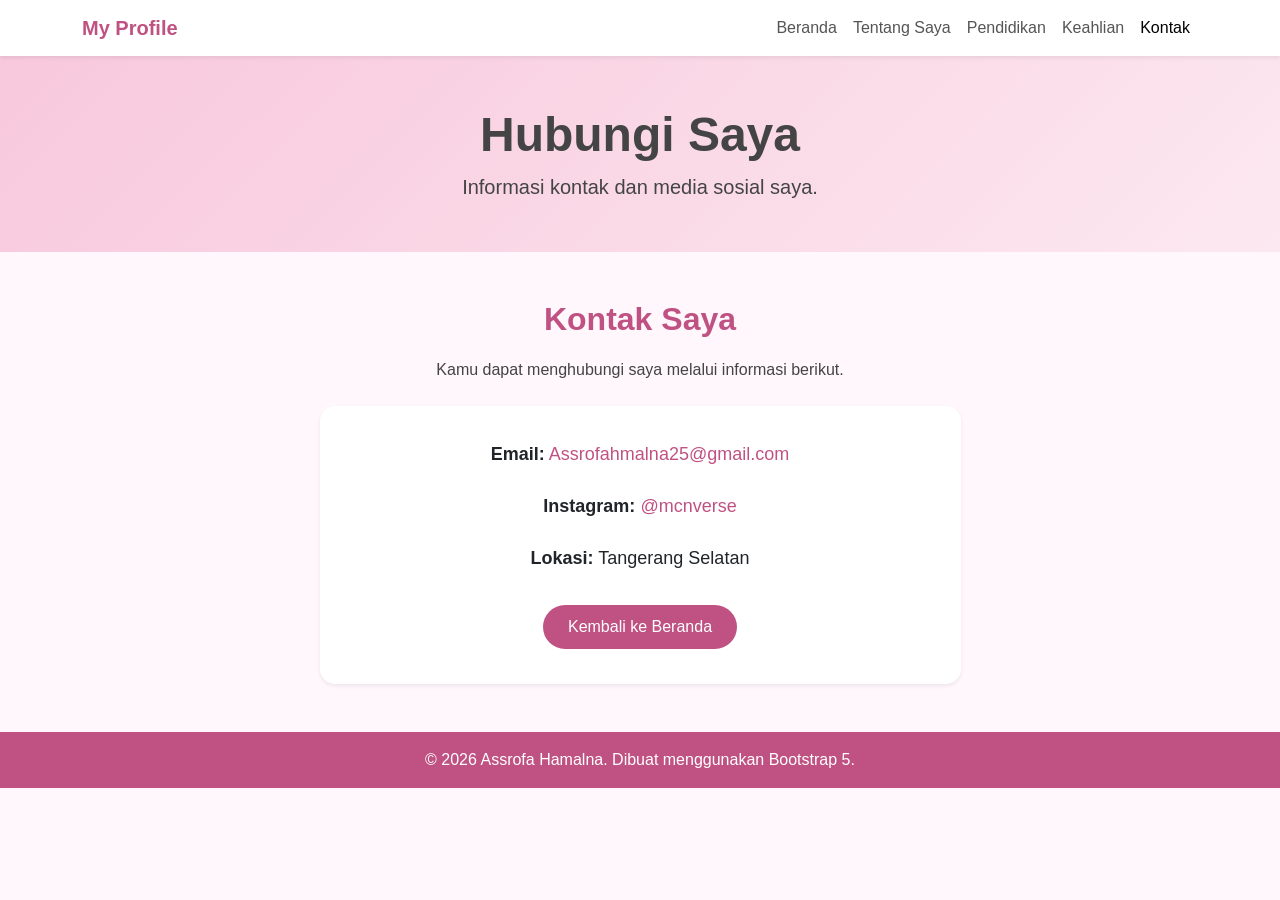
==== kontak.html @ 5932316e "Add files via upload" ====
<!DOCTYPE html>
<html lang="id">
<head>
    <meta charset="UTF-8">
    <meta name="viewport" content="width=device-width, initial-scale=1.0">

    <title>Kontak - Assrofa Hamalna</title>

    <!-- CSS Bootstrap -->
    <link href="https://cdn.jsdelivr.net/npm/bootstrap@5.3.3/dist/css/bootstrap.min.css" rel="stylesheet">

    <style>
        body {
            background-color: #fff7fb;
            font-family: Arial, sans-serif;
            color: #444;
        }

        /* Navbar */
        .navbar {
            background-color: #ffffff;
        }

        .navbar-brand {
            color: #c05283;
            font-weight: bold;
        }

        .nav-link {
            color: #555;
        }

        .nav-link:hover,
        .nav-link.active {
            color: #c05283;
        }

        /* Bagian judul */
        .hero {
            background: linear-gradient(135deg, #f8c8dc, #fce8f0);
            padding: 50px 0;
        }

        /* Judul halaman */
        .section-title {
            color: #c05283;
            font-weight: bold;
            margin-bottom: 20px;
        }

        /* Kotak kontak */
        .contact-card {
            background-color: #ffffff;
            border: none;
            border-radius: 15px;
            padding: 35px;
        }

        .contact-info p {
            margin-bottom: 25px;
            font-size: 18px;
        }

        /* Link email dan Instagram */
        .contact-card a:not(.btn) {
            color: #c05283;
            text-decoration: none;
        }

        .contact-card a:not(.btn):hover {
            color: #a63e6b;
            text-decoration: underline;
        }

        /* Tombol pink */
        .btn-pink {
            background-color: #c05283;
            color: #ffffff;
            border-radius: 25px;
            padding: 10px 25px;
            border: none;
        }

        .btn-pink:hover {
            background-color: #a63e6b;
            color: #ffffff;
        }

        /* Footer */
        footer {
            background-color: #c05283;
            color: #ffffff;
        }

        html {
            scroll-behavior: smooth;
        }
    </style>
</head>

<body>

    <!-- Navbar -->
    <nav class="navbar navbar-expand-lg navbar-light shadow-sm sticky-top">
        <div class="container">

            <a class="navbar-brand" href="index.html">
                My Profile
            </a>

            <button class="navbar-toggler" type="button"
                data-bs-toggle="collapse"
                data-bs-target="#menuNavbar"
                aria-controls="menuNavbar"
                aria-expanded="false"
                aria-label="Buka menu navigasi">

                <span class="navbar-toggler-icon"></span>
            </button>

            <div class="collapse navbar-collapse" id="menuNavbar">
                <ul class="navbar-nav ms-auto">

                    <li class="nav-item">
                        <a class="nav-link" href="index.html">
                            Beranda
                        </a>
                    </li>

                    <li class="nav-item">
                        <a class="nav-link" href="index.html#tentang">
                            Tentang Saya
                        </a>
                    </li>

                    <li class="nav-item">
                        <a class="nav-link" href="pendidikan.html">
                            Pendidikan
                        </a>
                    </li>

                    <li class="nav-item">
                        <a class="nav-link" href="skill.html">
                            Keahlian
                        </a>
                    </li>

                    <li class="nav-item">
                        <a class="nav-link active" href="kontak.html">
                            Kontak
                        </a>
                    </li>

                </ul>
            </div>
        </div>
    </nav>

    <!-- Header Kontak -->
    <header class="hero text-center">
        <div class="container">
            <h1 class="display-5 fw-bold">
                Hubungi Saya
            </h1>

            <p class="lead mb-0">
                Informasi kontak dan media sosial saya.
            </p>
        </div>
    </header>

    <!-- Konten Kontak -->
    <main class="container my-5">

        <div class="text-center mb-4">
            <h2 class="section-title">
                Kontak Saya
            </h2>

            <p>
                Kamu dapat menghubungi saya melalui informasi berikut.
            </p>
        </div>

        <div class="row justify-content-center">
            <div class="col-md-8 col-lg-7">

                <div class="card contact-card shadow-sm text-center">

                    <div class="contact-info">

                        <p>
                            <strong>Email:</strong>
                            <a href="mailto:Assrofahmalna25@gmail.com">
                                Assrofahmalna25@gmail.com
                            </a>
                        </p>

                        <p>
                            <strong>Instagram:</strong>
                            <a href="https://www.instagram.com/mcnverse/"
                               target="_blank"
                               rel="noopener noreferrer">
                                @mcnverse
                            </a>
                        </p>

                        <p>
                            <strong>Lokasi:</strong>
                            Tangerang Selatan
                        </p>

                    </div>

                    <div class="mt-2">
                        <a href="index.html" class="btn btn-pink">
                            Kembali ke Beranda
                        </a>
                    </div>

                </div>

            </div>
        </div>

    </main>

    <!-- Footer -->
    <footer class="text-center py-3 mt-5">
        <div class="container">
            <p class="mb-0">
                &copy; 2026 Assrofa Hamalna.
                Dibuat menggunakan Bootstrap 5.
            </p>
        </div>
    </footer>

    <!-- JavaScript Bootstrap -->
    <script src="https://cdn.jsdelivr.net/npm/bootstrap@5.3.3/dist/js/bootstrap.bundle.min.js"></script>

</body>
</html>
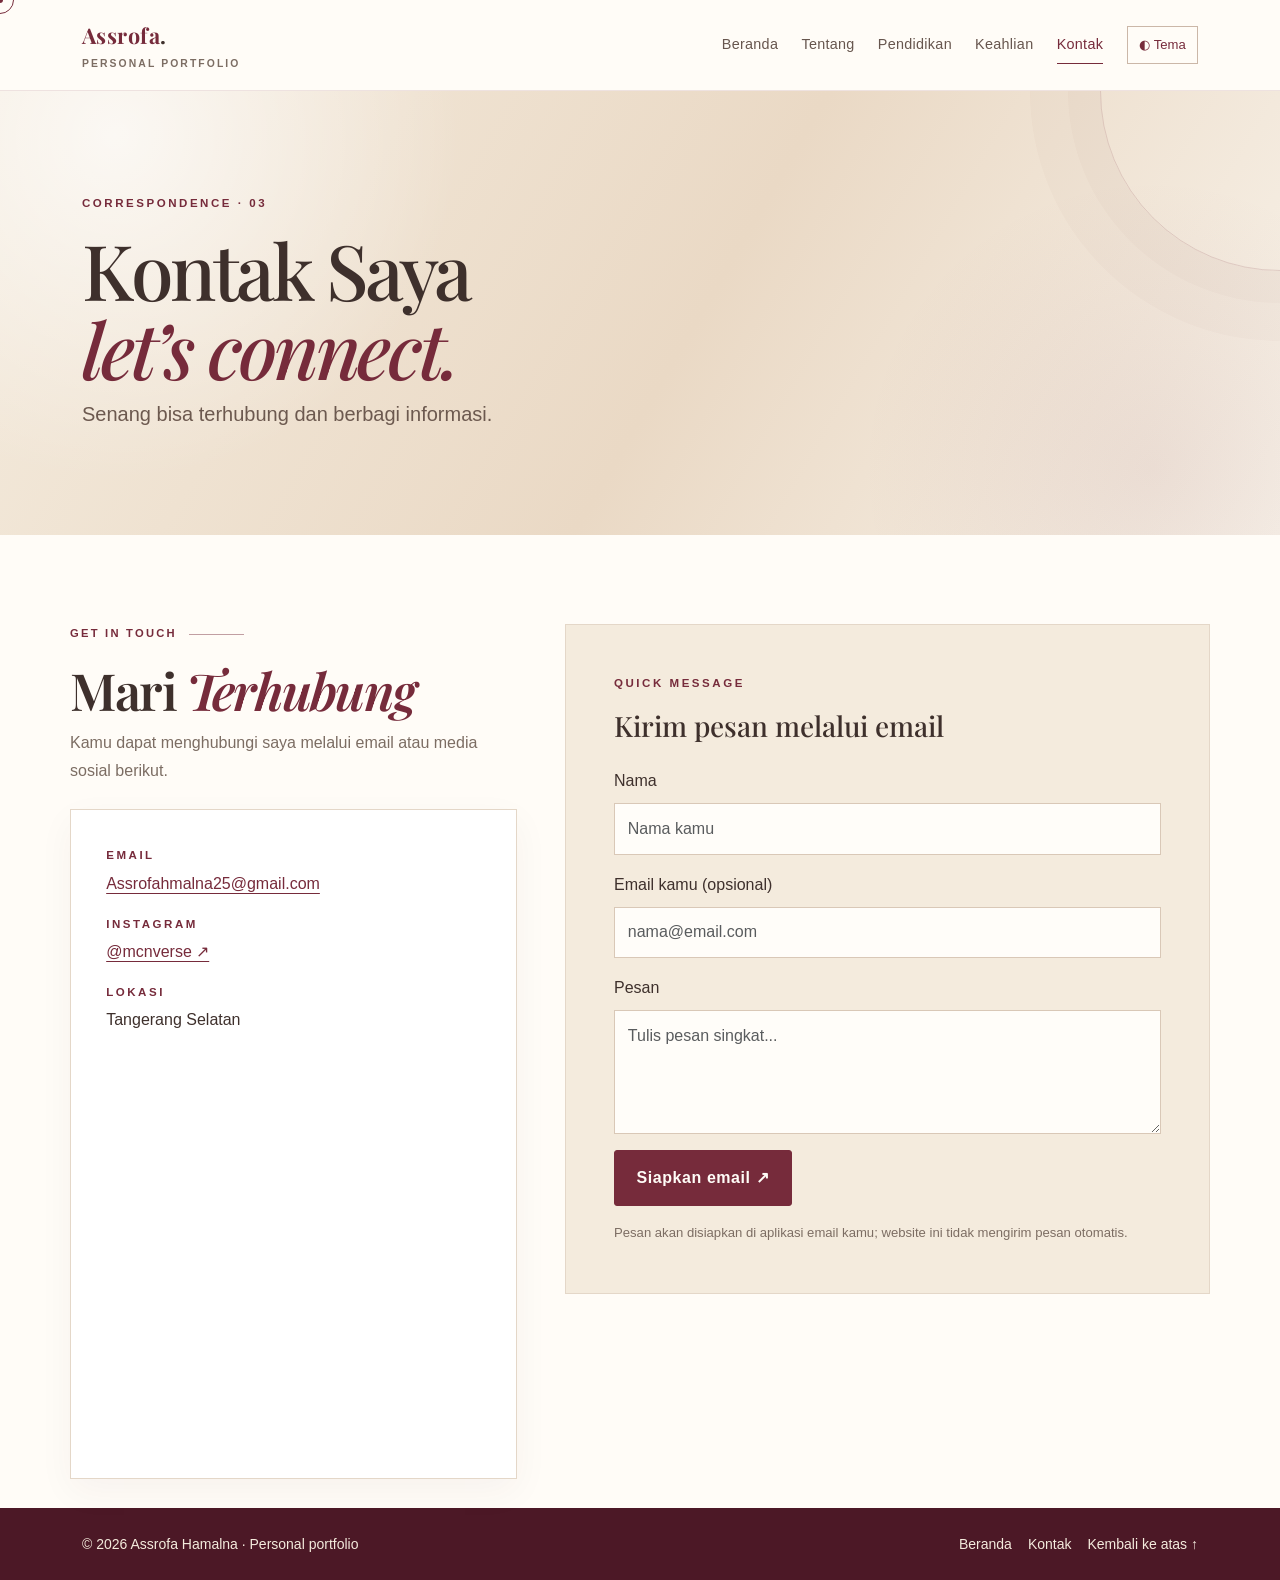
==== commit fbc40900: "Update desain CV Burgundy Editorial" ====
--- a/kontak.html
+++ b/kontak.html
@@ -1,243 +1,139 @@
+<!DOCTYPE html>
+<html lang="id"><head>
+<meta charset="UTF-8"><meta name="viewport" content="width=device-width, initial-scale=1">
+<meta name="theme-color" content="#762b3b"><meta name="description" content="CV dan portofolio pribadi Assrofa Hamalna.">
+<title>Kontak | Assrofa Hamalna</title>
+<link rel="preconnect" href="https://fonts.googleapis.com"><link rel="preconnect" href="https://fonts.gstatic.com" crossorigin>
+<link href="https://fonts.googleapis.com/css2?family=Playfair+Display:ital,wght@0,400;0,500;0,600;0,700;1,400;1,500;1,600&display=swap" rel="stylesheet">
+<link href="bootstrap/css/bootstrap.min.css" rel="stylesheet">
+<style>
+:root{--wine:#762b3b;--wine-dark:#4c1826;--wine-soft:#914b59;--beige:#f4ebdd;--beige-deep:#e4d2bc;--ivory:#fffcf7;--ink:#3e302c;--muted:#7c6d63;--line:#e4d7c8;--shadow:0 20px 55px rgba(76,24,38,.10)}
+*{box-sizing:border-box}html{scroll-behavior:smooth;scroll-padding-top:92px}
+body{background:var(--ivory);color:var(--ink);font-family:Arial,sans-serif;line-height:1.75;overflow-x:hidden}
+h1,h2,h3,h4,.editorial,.navbar-brand{font-family:'Playfair Display',Georgia,serif}
+a{color:var(--wine);text-underline-offset:4px}a:hover{color:var(--wine-dark)}
+::selection{background:var(--wine);color:var(--ivory)}
+.navbar{background:rgba(255,252,247,.91);backdrop-filter:blur(16px);border-bottom:1px solid rgba(118,43,59,.12);transition:box-shadow .3s}
+.navbar.scrolled{box-shadow:0 8px 30px rgba(76,24,38,.09)}
+.navbar-brand{font-weight:700;letter-spacing:.02em;color:var(--wine)!important;font-size:1.35rem}
+.brand-mark{font-family:Arial,sans-serif;font-size:.65rem;letter-spacing:.2em;display:block;color:var(--muted);font-weight:600}
+.nav-link{color:#67564e!important;font-size:.9rem;letter-spacing:.02em;position:relative;margin-left:.45rem}
+.nav-link:after{content:"";position:absolute;left:.5rem;right:.5rem;bottom:.1rem;height:1px;background:var(--wine);transform:scaleX(0);transform-origin:left;transition:transform .25s}
+.nav-link:hover:after,.nav-link.active:after{transform:scaleX(1)}
+.nav-link.active{color:var(--wine)!important}
+.hero{position:relative;overflow:hidden;background:linear-gradient(120deg,#f4ebdd 0%,#ead9c5 54%,#f8f2e9 100%);padding:clamp(4rem,8vw,7rem) 0}
+.hero:before{content:"";position:absolute;inset:0;background:radial-gradient(circle at 9% 10%,rgba(255,255,255,.7),transparent 28%),radial-gradient(circle at 90% 85%,rgba(118,43,59,.08),transparent 24%);pointer-events:none}
+.hero:after{content:"";position:absolute;width:360px;height:360px;border:1px solid rgba(118,43,59,.16);border-radius:50%;right:-180px;top:-180px;box-shadow:0 0 0 32px rgba(118,43,59,.025),0 0 0 70px rgba(118,43,59,.025);pointer-events:none}
+.eyebrow,.kicker{font-family:Arial,sans-serif;text-transform:uppercase;letter-spacing:.22em;font-size:.72rem;font-weight:700;color:var(--wine)}
+.hero h1{font-size:clamp(2.8rem,6vw,5.6rem);line-height:1.04;letter-spacing:-.045em;color:var(--ink)}
+.hero h1 em{color:var(--wine);font-weight:500}
+.hero .lead{color:#6c594f;max-width:600px}
+.profile-frame{display:inline-block;position:relative;padding:12px;border:1px solid rgba(118,43,59,.2);border-radius:48% 48% 8px 8px;background:rgba(255,252,247,.45);transform:rotate(1.5deg);box-shadow:var(--shadow)}
+.profile-img{width:min(100%,310px);height:390px;object-fit:cover;object-position:center 18%;border-radius:48% 48% 5px 5px;display:block}
+.profile-caption{font-family:'Playfair Display',Georgia,serif;font-style:italic;color:var(--wine);font-size:1rem}
+.btn-wine{background:var(--wine);color:var(--ivory);border:1px solid var(--wine);border-radius:3px;padding:.82rem 1.35rem;font-weight:700;letter-spacing:.035em;text-decoration:none;transition:transform .25s,background .25s,box-shadow .25s}
+.btn-wine:hover{background:var(--wine-dark);color:white;transform:translateY(-3px);box-shadow:0 12px 24px rgba(76,24,38,.2)}
+.btn-outline-wine{border:1px solid var(--wine);color:var(--wine);border-radius:3px;padding:.82rem 1.35rem;text-decoration:none;font-weight:700;transition:all .25s}
+.btn-outline-wine:hover{background:var(--wine);color:white;transform:translateY(-3px)}
+.section-pad{padding:clamp(3.5rem,7vw,6rem) 0}
+.section-title{font-size:clamp(2rem,4vw,3.2rem);letter-spacing:-.035em;font-weight:600;color:var(--ink)}
+.section-intro{color:var(--muted);max-width:640px}
+.rule-label{display:flex;align-items:center;gap:12px;color:var(--wine);font-size:.7rem;font-weight:700;letter-spacing:.2em;text-transform:uppercase}
+.rule-label:after{content:"";height:1px;width:55px;background:var(--wine);opacity:.45}
+.editorial-card{background:white;border:1px solid var(--line);padding:clamp(1.4rem,3vw,2.2rem);height:100%;box-shadow:0 12px 35px rgba(76,24,38,.045);transition:transform .35s,box-shadow .35s,border-color .35s}
+.editorial-card:hover{transform:translateY(-7px);box-shadow:var(--shadow);border-color:#c8a9a2}
+.card-index{font-family:'Playfair Display',Georgia,serif;color:var(--wine);font-size:2rem;font-style:italic}
+.card-link{font-size:.88rem;font-weight:700;text-decoration:none;display:inline-flex;gap:.5rem;align-items:center}
+.stat-block{border-left:1px solid rgba(118,43,59,.28);padding-left:1rem}
+.stat-value{font-family:'Playfair Display',Georgia,serif;font-size:1.7rem;color:var(--wine)}
+.small-muted{font-size:.82rem;color:var(--muted)}
+.skill-chip{display:inline-block;border:1px solid #d8c5b4;background:#f7efe5;color:#6b3a43;padding:.45rem .85rem;margin:.22rem;border-radius:2px;font-size:.85rem;transition:all .22s}
+.skill-chip:hover{background:var(--wine);color:white;transform:translateY(-2px)}
+.filter-btn{border:1px solid #cbb7a8;background:transparent;color:var(--wine);padding:.45rem .9rem;margin:.2rem;font-size:.82rem}
+.filter-btn.active,.filter-btn:hover{background:var(--wine);color:white}
+.timeline{border-left:1px solid #c9aeb0;margin-left:.45rem;padding-left:1.5rem}
+.timeline-item{position:relative;padding:0 0 1.7rem}
+.timeline-item:before{content:"";position:absolute;left:-1.91rem;top:.45rem;width:11px;height:11px;border-radius:50%;background:var(--wine);box-shadow:0 0 0 5px #f1e5dc}
+.gallery-thumb{width:100%;max-height:400px;object-fit:cover;object-position:center 20%;cursor:zoom-in;transition:transform .5s,filter .5s}
+.gallery-wrap{overflow:hidden;background:var(--beige);position:relative}
+.gallery-wrap:hover .gallery-thumb{transform:scale(1.035);filter:saturate(.85)}
+.gallery-caption{font-family:'Playfair Display',Georgia,serif;font-style:italic}
+.contact-panel{background:var(--beige);border:1px solid var(--line);padding:clamp(1.5rem,4vw,3rem)}
+.form-control{border-radius:0;border-color:#d9c8b7;padding:.8rem;background:#fffdf9}
+.form-control:focus{border-color:var(--wine-soft);box-shadow:0 0 0 .2rem rgba(118,43,59,.12)}
+footer{background:var(--wine-dark);color:#f4ebdd}
+footer a{color:#f4ebdd;text-decoration:none}footer a:hover{color:white;text-decoration:underline}
+.back-top{position:fixed;right:20px;bottom:20px;z-index:1000;width:44px;height:44px;border:0;background:var(--wine);color:white;display:none;box-shadow:0 8px 24px rgba(76,24,38,.2)}
+.back-top.show{display:block;animation:popIn .25s ease}
+.scroll-progress{position:fixed;z-index:1100;left:0;top:0;height:3px;background:var(--wine);width:0;transition:width .08s linear}
+.cursor-dot,.cursor-ring{position:fixed;left:0;top:0;pointer-events:none;z-index:2000;border-radius:50%;opacity:0;transform:translate(-50%,-50%)}
+.cursor-dot{width:6px;height:6px;background:var(--wine)}
+.cursor-ring{width:28px;height:28px;border:1px solid var(--wine);transition:width .2s,height .2s,background .2s}
+body.cursor-ready .cursor-dot,body.cursor-ready .cursor-ring{opacity:1}
+body.cursor-ready a:hover~.cursor-ring{width:42px;height:42px;background:rgba(118,43,59,.08)}
+.reveal{opacity:0;transform:translateY(24px);transition:opacity .7s ease,transform .7s cubic-bezier(.2,.7,.2,1)}
+.reveal.visible{opacity:1;transform:translateY(0)}
+.type-caret{display:inline-block;width:2px;height:1em;background:var(--wine);vertical-align:-.1em;margin-left:4px;animation:blink .8s steps(2,start) infinite}
+.theme-toggle{border:1px solid #cbb7a8;background:transparent;color:var(--wine);padding:.42rem .7rem;font-size:.82rem}
+body.dark-mode{--ivory:#211a1a;--ink:#f2e7dc;--muted:#c1afa2;--line:#4c3a39;--beige:#332828;--beige-deep:#463335;--shadow:0 20px 55px rgba(0,0,0,.24);background:var(--ivory);color:var(--ink)}
+body.dark-mode .navbar{background:rgba(33,26,26,.93)}body.dark-mode .navbar-brand,body.dark-mode .nav-link,body.dark-mode .nav-link.active{color:#ead8c9!important}
+body.dark-mode .hero{background:linear-gradient(120deg,#34272a,#3e292f,#292222)}
+body.dark-mode .hero h1,body.dark-mode .section-title{color:#f2e7dc}body.dark-mode .hero .lead{color:#d1bfb1}
+body.dark-mode .editorial-card,body.dark-mode .contact-panel{background:#2c2323;border-color:#4c3a39}
+body.dark-mode .skill-chip{background:#39292d;color:#ead8c9;border-color:#64424a}
+body.dark-mode .small-muted,body.dark-mode .section-intro{color:#c1afa2}
+body.dark-mode .form-control{background:#241d1d;color:#f2e7dc;border-color:#594344}
+body.dark-mode footer{background:#180f12}
+@keyframes blink{to{visibility:hidden}}@keyframes popIn{from{opacity:0;transform:translateY(8px)}to{opacity:1;transform:translateY(0)}}
+@media (pointer:fine){body.cursor-ready,body.cursor-ready a,body.cursor-ready button{cursor:none}}
+@media (pointer:coarse){.cursor-dot,.cursor-ring{display:none}}
+@media (prefers-reduced-motion:reduce){*,*:before,*:after{scroll-behavior:auto!important;animation-duration:.01ms!important;transition-duration:.01ms!important}.reveal{opacity:1;transform:none}}
+@media(max-width:767px){.profile-img{height:310px;width:min(72vw,260px)}.hero{padding:3.5rem 0}.stat-block{padding-left:.65rem}.cursor-dot,.cursor-ring{display:none}}
+</style></head><body id="top">
+<div class="scroll-progress" id="scrollProgress"></div><div class="cursor-dot" id="cursorDot"></div><div class="cursor-ring" id="cursorRing"></div>
+<nav class="navbar navbar-expand-lg sticky-top" id="siteNav"><div class="container py-1">
+<a class="navbar-brand" href="index.html">Assrofa<span style="color:#3e302c">.</span><span class="brand-mark">PERSONAL PORTFOLIO</span></a>
+<button class="navbar-toggler" type="button" data-bs-toggle="collapse" data-bs-target="#menuNavbar" aria-controls="menuNavbar" aria-expanded="false" aria-label="Buka menu"><span class="navbar-toggler-icon"></span></button>
+<div class="collapse navbar-collapse" id="menuNavbar"><ul class="navbar-nav ms-auto align-items-lg-center"><li class="nav-item"><a class="nav-link " href="index.html">Beranda</a></li>
+<li class="nav-item"><a class="nav-link " href="index.html#tentang">Tentang</a></li>
+<li class="nav-item"><a class="nav-link " href="pendidikan.html">Pendidikan</a></li>
+<li class="nav-item"><a class="nav-link " href="skill.html">Keahlian</a></li>
+<li class="nav-item"><a class="nav-link active" href="kontak.html">Kontak</a></li>
+<li class="nav-item ms-lg-3"><button class="theme-toggle mt-2 mt-lg-0" id="themeToggle" type="button" aria-label="Ganti tema">◐ Tema</button></li></ul></div>
+</div></nav>
 
-<!DOCTYPE html>
-<html lang="id">
-<head>
-    <meta charset="UTF-8">
-    <meta name="viewport" content="width=device-width, initial-scale=1.0">
+<header class="hero"><div class="container position-relative reveal" style="z-index:1"><p class="eyebrow">Correspondence · 03</p><h1>Kontak Saya<br><em>let’s connect.</em></h1><p class="lead mb-0">Senang bisa terhubung dan berbagi informasi.</p></div></header>
+<main class="container section-pad"><div class="row g-5"><div class="col-lg-5 reveal"><p class="rule-label">Get in touch</p><h2 class="section-title mt-3">Mari <em style="color:#762b3b">Terhubung</em></h2><p class="section-intro">Kamu dapat menghubungi saya melalui email atau media sosial berikut.</p>
+<div class="editorial-card mt-4"><p class="kicker mb-1">Email</p><p><a href="mailto:Assrofahmalna25@gmail.com">Assrofahmalna25@gmail.com</a></p><p class="kicker mb-1">Instagram</p><p><a href="https://www.instagram.com/mcnverse/" target="_blank" rel="noopener noreferrer">@mcnverse ↗</a></p><p class="kicker mb-1">Lokasi</p><p class="mb-0">Tangerang Selatan</p></div></div>
+<div class="col-lg-7 reveal"><div class="contact-panel"><p class="kicker">Quick message</p><h2 class="h3 mb-4">Kirim pesan melalui email</h2><form id="contactForm">
+<div class="mb-3"><label for="senderName" class="form-label">Nama</label><input id="senderName" class="form-control" placeholder="Nama kamu" required></div>
+<div class="mb-3"><label for="senderEmail" class="form-label">Email kamu (opsional)</label><input id="senderEmail" type="email" class="form-control" placeholder="nama@email.com"></div>
+<div class="mb-3"><label for="message" class="form-label">Pesan</label><textarea id="message" class="form-control" rows="4" placeholder="Tulis pesan singkat..." required></textarea></div>
+<button class="btn-wine" type="submit">Siapkan email ↗</button><p class="small-muted mt-3 mb-0">Pesan akan disiapkan di aplikasi email kamu; website ini tidak mengirim pesan otomatis.</p>
+</form></div></div></div><div class="mt-5"><a href="index.html" class="btn-outline-wine">← Kembali ke beranda</a></div></main>
+<script>
+document.getElementById('contactForm').addEventListener('submit',function(e){e.preventDefault();const n=document.getElementById('senderName').value.trim(),em=document.getElementById('senderEmail').value.trim(),m=document.getElementById('message').value.trim();const subject=encodeURIComponent('Pesan dari website CV - '+n);const body=encodeURIComponent('Nama: '+n+'\nEmail: '+(em||'Tidak dicantumkan')+'\n\nPesan:\n'+m);window.location.href='mailto:Assrofahmalna25@gmail.com?subject='+subject+'&body='+body;});
+</script>
+<footer class="py-4 mt-5"><div class="container d-flex flex-column flex-md-row justify-content-between align-items-center gap-2">
+<p class="mb-0 small">© 2026 Assrofa Hamalna · Personal portfolio</p><div class="d-flex gap-3 small"><a href="index.html">Beranda</a><a href="kontak.html">Kontak</a><a href="#top">Kembali ke atas ↑</a></div>
+</div></footer><button class="back-top" id="backTop" type="button" aria-label="Kembali ke atas">↑</button>
+<div class="modal fade" id="photoModal" tabindex="-1" aria-label="Foto diperbesar" aria-hidden="true"><div class="modal-dialog modal-dialog-centered modal-lg"><div class="modal-content" style="background:var(--ivory);border:0;border-radius:0"><div class="modal-header border-0"><p class="gallery-caption mb-0">Assrofa Hamalna</p><button type="button" class="btn-close" data-bs-dismiss="modal" aria-label="Tutup"></button></div><div class="modal-body pt-0"><img src="foto.jpeg" alt="Foto profil Assrofa Hamalna ukuran besar" class="img-fluid w-100" style="max-height:75vh;object-fit:contain"></div></div></div></div>
+<script src="bootstrap/js/bootstrap.bundle.min.js"></script>
+<script>
+(() => {
+ const body=document.body, progress=document.getElementById('scrollProgress'), nav=document.getElementById('siteNav'), topBtn=document.getElementById('backTop');
+ const dot=document.getElementById('cursorDot'), ring=document.getElementById('cursorRing');
+ const reduce=window.matchMedia('(prefers-reduced-motion: reduce)').matches;
+ window.addEventListener('scroll',()=>{const max=document.documentElement.scrollHeight-window.innerHeight;progress.style.width=(max>0?window.scrollY/max*100:0)+'%';nav.classList.toggle('scrolled',window.scrollY>12);topBtn.classList.toggle('show',window.scrollY>400)},{passive:true});
+ topBtn.addEventListener('click',()=>window.scrollTo({top:0,behavior:reduce?'auto':'smooth'}));
+ document.getElementById('themeToggle').addEventListener('click',()=>{body.classList.toggle('dark-mode');const dark=body.classList.contains('dark-mode');document.getElementById('themeToggle').textContent=dark?'☼ Terang':'◐ Tema';});
+ if(window.matchMedia('(pointer:fine)').matches&&!reduce){body.classList.add('cursor-ready');let x=0,y=0,rx=0,ry=0;window.addEventListener('mousemove',e=>{x=e.clientX;y=e.clientY;dot.style.left=x+'px';dot.style.top=y+'px';});function moveRing(){rx+=(x-rx)*.22;ry+=(y-ry)*.22;ring.style.left=rx+'px';ring.style.top=ry+'px';requestAnimationFrame(moveRing)}moveRing();}
+ const revealEls=document.querySelectorAll('.reveal');if('IntersectionObserver'in window&&!reduce){const io=new IntersectionObserver(entries=>entries.forEach(e=>{if(e.isIntersecting){e.target.classList.add('visible');io.unobserve(e.target)}}),{threshold:.12});revealEls.forEach(el=>io.observe(el));}else revealEls.forEach(el=>el.classList.add('visible'));
+ const typed=document.querySelector('[data-typing]');if(typed&&!reduce){const words=(typed.dataset.words||'Information Technology,Web Development,Continuous Learning').split('|');let wi=0,ci=0,del=false;function type(){const word=words[wi];typed.textContent=word.slice(0,ci);if(!del&&ci<word.length){ci++;setTimeout(type,85)}else if(!del){del=true;setTimeout(type,1300)}else if(ci>0){ci--;setTimeout(type,38)}else{del=false;wi=(wi+1)%words.length;setTimeout(type,250)}}type();}
+ document.querySelectorAll('[data-filter]').forEach(btn=>btn.addEventListener('click',()=>{document.querySelectorAll('[data-filter]').forEach(b=>b.classList.remove('active'));btn.classList.add('active');const f=btn.dataset.filter;document.querySelectorAll('[data-skill]').forEach(card=>card.hidden=!(f==='all'||card.dataset.skill===f));}));
+ const photo=document.querySelector('[data-photo-open]');if(photo)photo.addEventListener('click',()=>new bootstrap.Modal(document.getElementById('photoModal')).show());
+ document.querySelectorAll('a[href^="#"]').forEach(a=>a.addEventListener('click',e=>{const t=document.querySelector(a.getAttribute('href'));if(t){e.preventDefault();t.scrollIntoView({behavior:reduce?'auto':'smooth'})}}));
+})();
+</script>
 
-    <title>Kontak - Assrofa Hamalna</title>
-
-    <!-- CSS Bootstrap -->
-    <link href="https://cdn.jsdelivr.net/npm/bootstrap@5.3.3/dist/css/bootstrap.min.css" rel="stylesheet">
-
-    <style>
-        body {
-            background-color: #fff7fb;
-            font-family: Arial, sans-serif;
-            color: #444;
-        }
-
-        /* Navbar */
-        .navbar {
-            background-color: #ffffff;
-        }
-
-        .navbar-brand {
-            color: #c05283;
-            font-weight: bold;
-        }
-
-        .nav-link {
-            color: #555;
-        }
-
-        .nav-link:hover,
-        .nav-link.active {
-            color: #c05283;
-        }
-
-        /* Bagian judul */
-        .hero {
-            background: linear-gradient(135deg, #f8c8dc, #fce8f0);
-            padding: 50px 0;
-        }
-
-        /* Judul halaman */
-        .section-title {
-            color: #c05283;
-            font-weight: bold;
-            margin-bottom: 20px;
-        }
-
-        /* Kotak kontak */
-        .contact-card {
-            background-color: #ffffff;
-            border: none;
-            border-radius: 15px;
-            padding: 35px;
-        }
-
-        .contact-info p {
-            margin-bottom: 25px;
-            font-size: 18px;
-        }
-
-        /* Link email dan Instagram */
-        .contact-card a:not(.btn) {
-            color: #c05283;
-            text-decoration: none;
-        }
-
-        .contact-card a:not(.btn):hover {
-            color: #a63e6b;
-            text-decoration: underline;
-        }
-
-        /* Tombol pink */
-        .btn-pink {
-            background-color: #c05283;
-            color: #ffffff;
-            border-radius: 25px;
-            padding: 10px 25px;
-            border: none;
-        }
-
-        .btn-pink:hover {
-            background-color: #a63e6b;
-            color: #ffffff;
-        }
-
-        /* Footer */
-        footer {
-            background-color: #c05283;
-            color: #ffffff;
-        }
-
-        html {
-            scroll-behavior: smooth;
-        }
-    </style>
-</head>
-
-<body>
-
-    <!-- Navbar -->
-    <nav class="navbar navbar-expand-lg navbar-light shadow-sm sticky-top">
-        <div class="container">
-
-            <a class="navbar-brand" href="index.html">
-                My Profile
-            </a>
-
-            <button class="navbar-toggler" type="button"
-                data-bs-toggle="collapse"
-                data-bs-target="#menuNavbar"
-                aria-controls="menuNavbar"
-                aria-expanded="false"
-                aria-label="Buka menu navigasi">
-
-                <span class="navbar-toggler-icon"></span>
-            </button>
-
-            <div class="collapse navbar-collapse" id="menuNavbar">
-                <ul class="navbar-nav ms-auto">
-
-                    <li class="nav-item">
-                        <a class="nav-link" href="index.html">
-                            Beranda
-                        </a>
-                    </li>
-
-                    <li class="nav-item">
-                        <a class="nav-link" href="index.html#tentang">
-                            Tentang Saya
-                        </a>
-                    </li>
-
-                    <li class="nav-item">
-                        <a class="nav-link" href="pendidikan.html">
-                            Pendidikan
-                        </a>
-                    </li>
-
-                    <li class="nav-item">
-                        <a class="nav-link" href="skill.html">
-                            Keahlian
-                        </a>
-                    </li>
-
-                    <li class="nav-item">
-                        <a class="nav-link active" href="kontak.html">
-                            Kontak
-                        </a>
-                    </li>
-
-                </ul>
-            </div>
-        </div>
-    </nav>
-
-    <!-- Header Kontak -->
-    <header class="hero text-center">
-        <div class="container">
-            <h1 class="display-5 fw-bold">
-                Hubungi Saya
-            </h1>
-
-            <p class="lead mb-0">
-                Informasi kontak dan media sosial saya.
-            </p>
-        </div>
-    </header>
-
-    <!-- Konten Kontak -->
-    <main class="container my-5">
-
-        <div class="text-center mb-4">
-            <h2 class="section-title">
-                Kontak Saya
-            </h2>
-
-            <p>
-                Kamu dapat menghubungi saya melalui informasi berikut.
-            </p>
-        </div>
-
-        <div class="row justify-content-center">
-            <div class="col-md-8 col-lg-7">
-
-                <div class="card contact-card shadow-sm text-center">
-
-                    <div class="contact-info">
-
-                        <p>
-                            <strong>Email:</strong>
-                            <a href="mailto:Assrofahmalna25@gmail.com">
-                                Assrofahmalna25@gmail.com
-                            </a>
-                        </p>
-
-                        <p>
-                            <strong>Instagram:</strong>
-                            <a href="https://www.instagram.com/mcnverse/"
-                               target="_blank"
-                               rel="noopener noreferrer">
-                                @mcnverse
-                            </a>
-                        </p>
-
-                        <p>
-                            <strong>Lokasi:</strong>
-                            Tangerang Selatan
-                        </p>
-
-                    </div>
-
-                    <div class="mt-2">
-                        <a href="index.html" class="btn btn-pink">
-                            Kembali ke Beranda
-                        </a>
-                    </div>
-
-                </div>
-
-            </div>
-        </div>
-
-    </main>
-
-    <!-- Footer -->
-    <footer class="text-center py-3 mt-5">
-        <div class="container">
-            <p class="mb-0">
-                &copy; 2026 Assrofa Hamalna.
-                Dibuat menggunakan Bootstrap 5.
-            </p>
-        </div>
-    </footer>
-
-    <!-- JavaScript Bootstrap -->
-    <script src="https://cdn.jsdelivr.net/npm/bootstrap@5.3.3/dist/js/bootstrap.bundle.min.js"></script>
-
-</body>
-</html>
+</body></html>
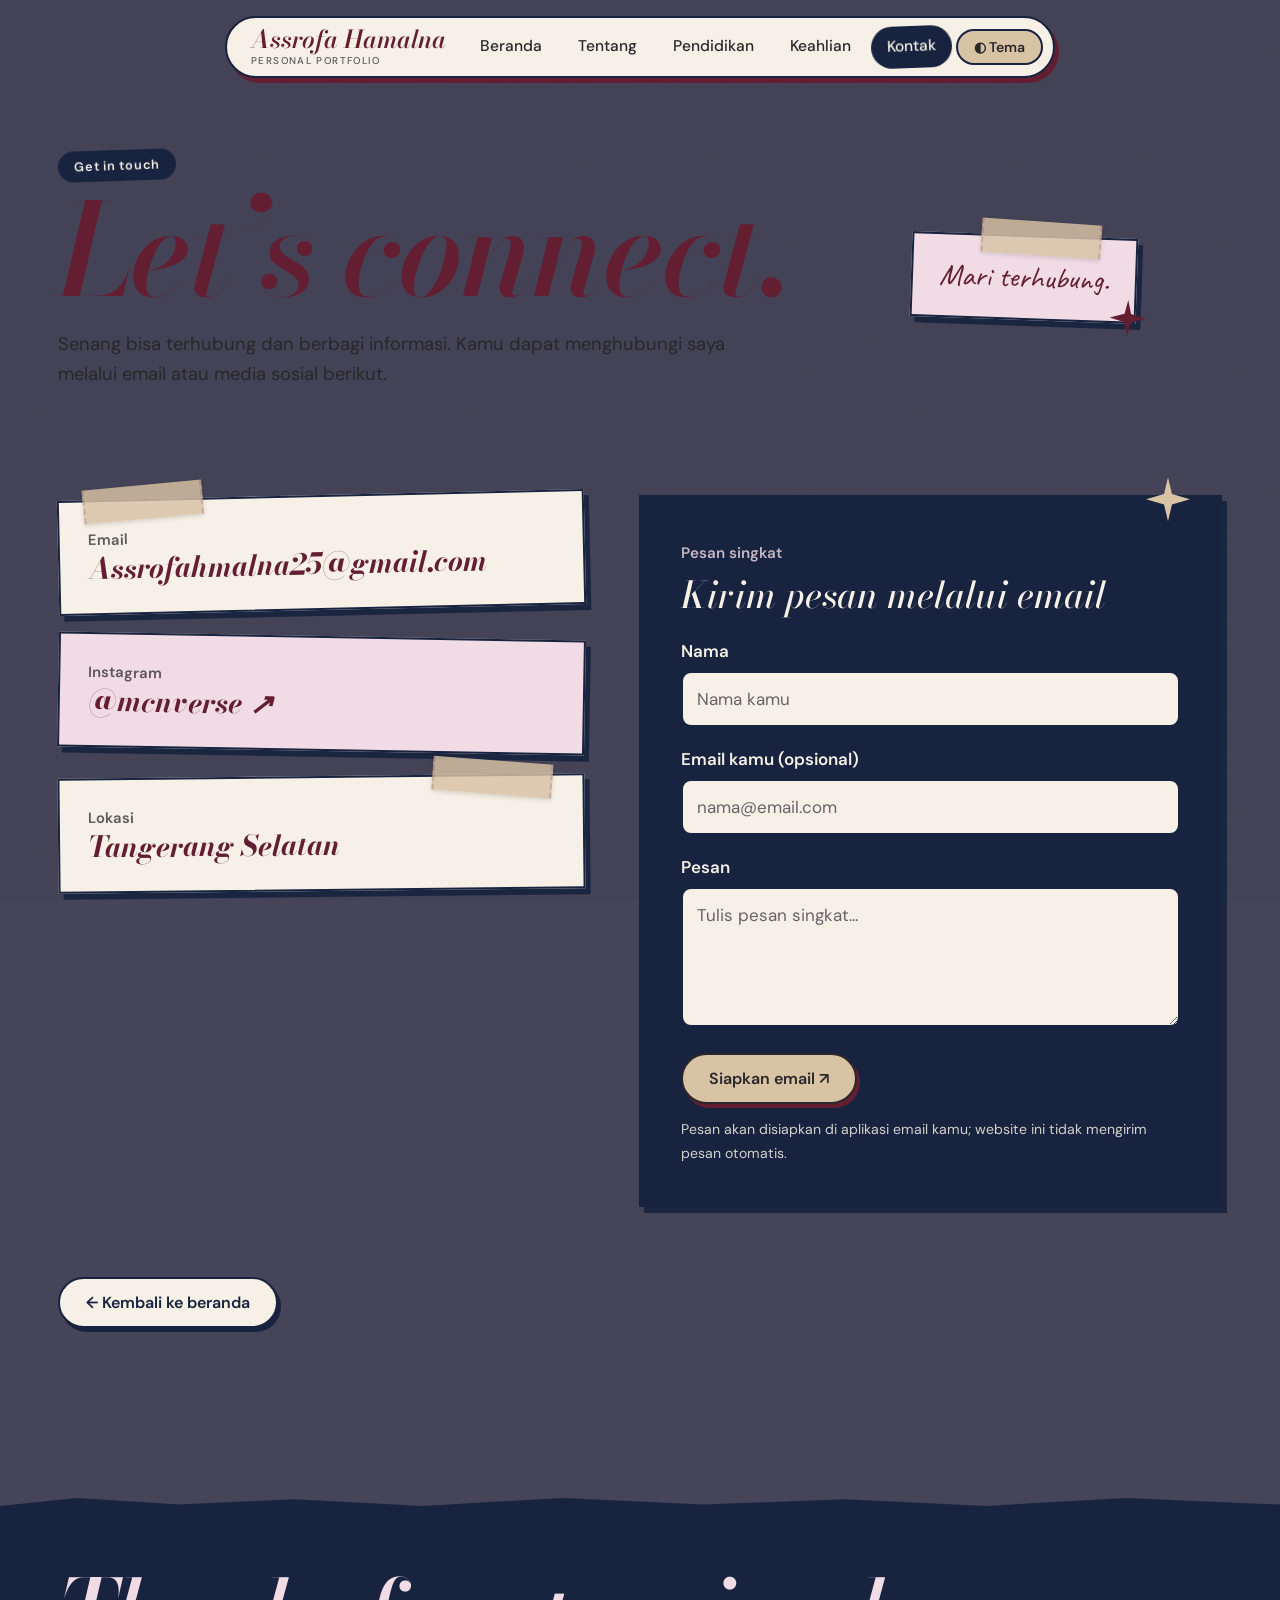
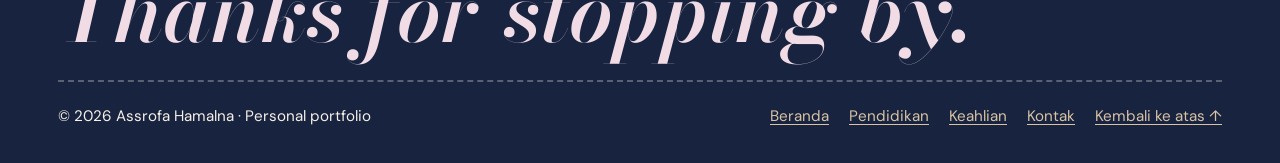
==== commit 00df9619: "Perbarui website CV" ====
--- a/kontak.html
+++ b/kontak.html
@@ -1,139 +1,90 @@
 <!DOCTYPE html>
-<html lang="id"><head>
-<meta charset="UTF-8"><meta name="viewport" content="width=device-width, initial-scale=1">
-<meta name="theme-color" content="#762b3b"><meta name="description" content="CV dan portofolio pribadi Assrofa Hamalna.">
+<html lang="id" data-theme="light">
+<head>
+<meta charset="UTF-8">
+<meta name="viewport" content="width=device-width, initial-scale=1">
+<meta name="theme-color" content="#641E32">
+<meta name="description" content="CV dan portofolio pribadi Assrofa Hamalna.">
 <title>Kontak | Assrofa Hamalna</title>
-<link rel="preconnect" href="https://fonts.googleapis.com"><link rel="preconnect" href="https://fonts.gstatic.com" crossorigin>
-<link href="https://fonts.googleapis.com/css2?family=Playfair+Display:ital,wght@0,400;0,500;0,600;0,700;1,400;1,500;1,600&display=swap" rel="stylesheet">
+<link rel="preconnect" href="https://fonts.googleapis.com">
+<link rel="preconnect" href="https://fonts.gstatic.com" crossorigin>
+<link href="https://fonts.googleapis.com/css2?family=Bodoni+Moda:ital,opsz,wght@0,6..96,500;0,6..96,700;1,6..96,500;1,6..96,600;1,6..96,700&family=Caveat:wght@500;700&family=DM+Sans:wght@400;500;600;700&display=swap" rel="stylesheet">
 <link href="bootstrap/css/bootstrap.min.css" rel="stylesheet">
-<style>
-:root{--wine:#762b3b;--wine-dark:#4c1826;--wine-soft:#914b59;--beige:#f4ebdd;--beige-deep:#e4d2bc;--ivory:#fffcf7;--ink:#3e302c;--muted:#7c6d63;--line:#e4d7c8;--shadow:0 20px 55px rgba(76,24,38,.10)}
-*{box-sizing:border-box}html{scroll-behavior:smooth;scroll-padding-top:92px}
-body{background:var(--ivory);color:var(--ink);font-family:Arial,sans-serif;line-height:1.75;overflow-x:hidden}
-h1,h2,h3,h4,.editorial,.navbar-brand{font-family:'Playfair Display',Georgia,serif}
-a{color:var(--wine);text-underline-offset:4px}a:hover{color:var(--wine-dark)}
-::selection{background:var(--wine);color:var(--ivory)}
-.navbar{background:rgba(255,252,247,.91);backdrop-filter:blur(16px);border-bottom:1px solid rgba(118,43,59,.12);transition:box-shadow .3s}
-.navbar.scrolled{box-shadow:0 8px 30px rgba(76,24,38,.09)}
-.navbar-brand{font-weight:700;letter-spacing:.02em;color:var(--wine)!important;font-size:1.35rem}
-.brand-mark{font-family:Arial,sans-serif;font-size:.65rem;letter-spacing:.2em;display:block;color:var(--muted);font-weight:600}
-.nav-link{color:#67564e!important;font-size:.9rem;letter-spacing:.02em;position:relative;margin-left:.45rem}
-.nav-link:after{content:"";position:absolute;left:.5rem;right:.5rem;bottom:.1rem;height:1px;background:var(--wine);transform:scaleX(0);transform-origin:left;transition:transform .25s}
-.nav-link:hover:after,.nav-link.active:after{transform:scaleX(1)}
-.nav-link.active{color:var(--wine)!important}
-.hero{position:relative;overflow:hidden;background:linear-gradient(120deg,#f4ebdd 0%,#ead9c5 54%,#f8f2e9 100%);padding:clamp(4rem,8vw,7rem) 0}
-.hero:before{content:"";position:absolute;inset:0;background:radial-gradient(circle at 9% 10%,rgba(255,255,255,.7),transparent 28%),radial-gradient(circle at 90% 85%,rgba(118,43,59,.08),transparent 24%);pointer-events:none}
-.hero:after{content:"";position:absolute;width:360px;height:360px;border:1px solid rgba(118,43,59,.16);border-radius:50%;right:-180px;top:-180px;box-shadow:0 0 0 32px rgba(118,43,59,.025),0 0 0 70px rgba(118,43,59,.025);pointer-events:none}
-.eyebrow,.kicker{font-family:Arial,sans-serif;text-transform:uppercase;letter-spacing:.22em;font-size:.72rem;font-weight:700;color:var(--wine)}
-.hero h1{font-size:clamp(2.8rem,6vw,5.6rem);line-height:1.04;letter-spacing:-.045em;color:var(--ink)}
-.hero h1 em{color:var(--wine);font-weight:500}
-.hero .lead{color:#6c594f;max-width:600px}
-.profile-frame{display:inline-block;position:relative;padding:12px;border:1px solid rgba(118,43,59,.2);border-radius:48% 48% 8px 8px;background:rgba(255,252,247,.45);transform:rotate(1.5deg);box-shadow:var(--shadow)}
-.profile-img{width:min(100%,310px);height:390px;object-fit:cover;object-position:center 18%;border-radius:48% 48% 5px 5px;display:block}
-.profile-caption{font-family:'Playfair Display',Georgia,serif;font-style:italic;color:var(--wine);font-size:1rem}
-.btn-wine{background:var(--wine);color:var(--ivory);border:1px solid var(--wine);border-radius:3px;padding:.82rem 1.35rem;font-weight:700;letter-spacing:.035em;text-decoration:none;transition:transform .25s,background .25s,box-shadow .25s}
-.btn-wine:hover{background:var(--wine-dark);color:white;transform:translateY(-3px);box-shadow:0 12px 24px rgba(76,24,38,.2)}
-.btn-outline-wine{border:1px solid var(--wine);color:var(--wine);border-radius:3px;padding:.82rem 1.35rem;text-decoration:none;font-weight:700;transition:all .25s}
-.btn-outline-wine:hover{background:var(--wine);color:white;transform:translateY(-3px)}
-.section-pad{padding:clamp(3.5rem,7vw,6rem) 0}
-.section-title{font-size:clamp(2rem,4vw,3.2rem);letter-spacing:-.035em;font-weight:600;color:var(--ink)}
-.section-intro{color:var(--muted);max-width:640px}
-.rule-label{display:flex;align-items:center;gap:12px;color:var(--wine);font-size:.7rem;font-weight:700;letter-spacing:.2em;text-transform:uppercase}
-.rule-label:after{content:"";height:1px;width:55px;background:var(--wine);opacity:.45}
-.editorial-card{background:white;border:1px solid var(--line);padding:clamp(1.4rem,3vw,2.2rem);height:100%;box-shadow:0 12px 35px rgba(76,24,38,.045);transition:transform .35s,box-shadow .35s,border-color .35s}
-.editorial-card:hover{transform:translateY(-7px);box-shadow:var(--shadow);border-color:#c8a9a2}
-.card-index{font-family:'Playfair Display',Georgia,serif;color:var(--wine);font-size:2rem;font-style:italic}
-.card-link{font-size:.88rem;font-weight:700;text-decoration:none;display:inline-flex;gap:.5rem;align-items:center}
-.stat-block{border-left:1px solid rgba(118,43,59,.28);padding-left:1rem}
-.stat-value{font-family:'Playfair Display',Georgia,serif;font-size:1.7rem;color:var(--wine)}
-.small-muted{font-size:.82rem;color:var(--muted)}
-.skill-chip{display:inline-block;border:1px solid #d8c5b4;background:#f7efe5;color:#6b3a43;padding:.45rem .85rem;margin:.22rem;border-radius:2px;font-size:.85rem;transition:all .22s}
-.skill-chip:hover{background:var(--wine);color:white;transform:translateY(-2px)}
-.filter-btn{border:1px solid #cbb7a8;background:transparent;color:var(--wine);padding:.45rem .9rem;margin:.2rem;font-size:.82rem}
-.filter-btn.active,.filter-btn:hover{background:var(--wine);color:white}
-.timeline{border-left:1px solid #c9aeb0;margin-left:.45rem;padding-left:1.5rem}
-.timeline-item{position:relative;padding:0 0 1.7rem}
-.timeline-item:before{content:"";position:absolute;left:-1.91rem;top:.45rem;width:11px;height:11px;border-radius:50%;background:var(--wine);box-shadow:0 0 0 5px #f1e5dc}
-.gallery-thumb{width:100%;max-height:400px;object-fit:cover;object-position:center 20%;cursor:zoom-in;transition:transform .5s,filter .5s}
-.gallery-wrap{overflow:hidden;background:var(--beige);position:relative}
-.gallery-wrap:hover .gallery-thumb{transform:scale(1.035);filter:saturate(.85)}
-.gallery-caption{font-family:'Playfair Display',Georgia,serif;font-style:italic}
-.contact-panel{background:var(--beige);border:1px solid var(--line);padding:clamp(1.5rem,4vw,3rem)}
-.form-control{border-radius:0;border-color:#d9c8b7;padding:.8rem;background:#fffdf9}
-.form-control:focus{border-color:var(--wine-soft);box-shadow:0 0 0 .2rem rgba(118,43,59,.12)}
-footer{background:var(--wine-dark);color:#f4ebdd}
-footer a{color:#f4ebdd;text-decoration:none}footer a:hover{color:white;text-decoration:underline}
-.back-top{position:fixed;right:20px;bottom:20px;z-index:1000;width:44px;height:44px;border:0;background:var(--wine);color:white;display:none;box-shadow:0 8px 24px rgba(76,24,38,.2)}
-.back-top.show{display:block;animation:popIn .25s ease}
-.scroll-progress{position:fixed;z-index:1100;left:0;top:0;height:3px;background:var(--wine);width:0;transition:width .08s linear}
-.cursor-dot,.cursor-ring{position:fixed;left:0;top:0;pointer-events:none;z-index:2000;border-radius:50%;opacity:0;transform:translate(-50%,-50%)}
-.cursor-dot{width:6px;height:6px;background:var(--wine)}
-.cursor-ring{width:28px;height:28px;border:1px solid var(--wine);transition:width .2s,height .2s,background .2s}
-body.cursor-ready .cursor-dot,body.cursor-ready .cursor-ring{opacity:1}
-body.cursor-ready a:hover~.cursor-ring{width:42px;height:42px;background:rgba(118,43,59,.08)}
-.reveal{opacity:0;transform:translateY(24px);transition:opacity .7s ease,transform .7s cubic-bezier(.2,.7,.2,1)}
-.reveal.visible{opacity:1;transform:translateY(0)}
-.type-caret{display:inline-block;width:2px;height:1em;background:var(--wine);vertical-align:-.1em;margin-left:4px;animation:blink .8s steps(2,start) infinite}
-.theme-toggle{border:1px solid #cbb7a8;background:transparent;color:var(--wine);padding:.42rem .7rem;font-size:.82rem}
-body.dark-mode{--ivory:#211a1a;--ink:#f2e7dc;--muted:#c1afa2;--line:#4c3a39;--beige:#332828;--beige-deep:#463335;--shadow:0 20px 55px rgba(0,0,0,.24);background:var(--ivory);color:var(--ink)}
-body.dark-mode .navbar{background:rgba(33,26,26,.93)}body.dark-mode .navbar-brand,body.dark-mode .nav-link,body.dark-mode .nav-link.active{color:#ead8c9!important}
-body.dark-mode .hero{background:linear-gradient(120deg,#34272a,#3e292f,#292222)}
-body.dark-mode .hero h1,body.dark-mode .section-title{color:#f2e7dc}body.dark-mode .hero .lead{color:#d1bfb1}
-body.dark-mode .editorial-card,body.dark-mode .contact-panel{background:#2c2323;border-color:#4c3a39}
-body.dark-mode .skill-chip{background:#39292d;color:#ead8c9;border-color:#64424a}
-body.dark-mode .small-muted,body.dark-mode .section-intro{color:#c1afa2}
-body.dark-mode .form-control{background:#241d1d;color:#f2e7dc;border-color:#594344}
-body.dark-mode footer{background:#180f12}
-@keyframes blink{to{visibility:hidden}}@keyframes popIn{from{opacity:0;transform:translateY(8px)}to{opacity:1;transform:translateY(0)}}
-@media (pointer:fine){body.cursor-ready,body.cursor-ready a,body.cursor-ready button{cursor:none}}
-@media (pointer:coarse){.cursor-dot,.cursor-ring{display:none}}
-@media (prefers-reduced-motion:reduce){*,*:before,*:after{scroll-behavior:auto!important;animation-duration:.01ms!important;transition-duration:.01ms!important}.reveal{opacity:1;transform:none}}
-@media(max-width:767px){.profile-img{height:310px;width:min(72vw,260px)}.hero{padding:3.5rem 0}.stat-block{padding-left:.65rem}.cursor-dot,.cursor-ring{display:none}}
-</style></head><body id="top">
-<div class="scroll-progress" id="scrollProgress"></div><div class="cursor-dot" id="cursorDot"></div><div class="cursor-ring" id="cursorRing"></div>
-<nav class="navbar navbar-expand-lg sticky-top" id="siteNav"><div class="container py-1">
-<a class="navbar-brand" href="index.html">Assrofa<span style="color:#3e302c">.</span><span class="brand-mark">PERSONAL PORTFOLIO</span></a>
-<button class="navbar-toggler" type="button" data-bs-toggle="collapse" data-bs-target="#menuNavbar" aria-controls="menuNavbar" aria-expanded="false" aria-label="Buka menu"><span class="navbar-toggler-icon"></span></button>
-<div class="collapse navbar-collapse" id="menuNavbar"><ul class="navbar-nav ms-auto align-items-lg-center"><li class="nav-item"><a class="nav-link " href="index.html">Beranda</a></li>
-<li class="nav-item"><a class="nav-link " href="index.html#tentang">Tentang</a></li>
-<li class="nav-item"><a class="nav-link " href="pendidikan.html">Pendidikan</a></li>
-<li class="nav-item"><a class="nav-link " href="skill.html">Keahlian</a></li>
-<li class="nav-item"><a class="nav-link active" href="kontak.html">Kontak</a></li>
-<li class="nav-item ms-lg-3"><button class="theme-toggle mt-2 mt-lg-0" id="themeToggle" type="button" aria-label="Ganti tema">◐ Tema</button></li></ul></div>
-</div></nav>
+<link href="css/style.css" rel="stylesheet">
+</head>
+<body id="top">
+<a class="sr-only" href="#konten">Lewati ke konten</a>
+<div class="progress" id="progress"></div>
+<nav class="nav" id="siteNav" aria-label="Navigasi utama">
+  <div class="nav-in">
+    <a class="brand" href="index.html">Assrofa Hamalna<small>PERSONAL PORTFOLIO</small></a>
+    <button class="nav-burger" id="navBurger" type="button" aria-label="Buka menu" aria-expanded="false" aria-controls="navLinks"><span></span></button>
+    <ul class="nav-links" id="navLinks">
+      <li><a href="index.html">Beranda</a></li>
+      <li><a href="index.html#tentang">Tentang</a></li>
+      <li><a href="pendidikan.html">Pendidikan</a></li>
+      <li><a href="skill.html">Keahlian</a></li>
+      <li><a href="kontak.html" class="active" aria-current="page">Kontak</a></li>
+      <li><button class="theme-toggle" id="themeToggle" type="button" aria-label="Ganti tema terang atau gelap">◐ Tema</button></li>
+    </ul>
+  </div>
+</nav>
 
-<header class="hero"><div class="container position-relative reveal" style="z-index:1"><p class="eyebrow">Correspondence · 03</p><h1>Kontak Saya<br><em>let’s connect.</em></h1><p class="lead mb-0">Senang bisa terhubung dan berbagi informasi.</p></div></header>
-<main class="container section-pad"><div class="row g-5"><div class="col-lg-5 reveal"><p class="rule-label">Get in touch</p><h2 class="section-title mt-3">Mari <em style="color:#762b3b">Terhubung</em></h2><p class="section-intro">Kamu dapat menghubungi saya melalui email atau media sosial berikut.</p>
-<div class="editorial-card mt-4"><p class="kicker mb-1">Email</p><p><a href="mailto:Assrofahmalna25@gmail.com">Assrofahmalna25@gmail.com</a></p><p class="kicker mb-1">Instagram</p><p><a href="https://www.instagram.com/mcnverse/" target="_blank" rel="noopener noreferrer">@mcnverse ↗</a></p><p class="kicker mb-1">Lokasi</p><p class="mb-0">Tangerang Selatan</p></div></div>
-<div class="col-lg-7 reveal"><div class="contact-panel"><p class="kicker">Quick message</p><h2 class="h3 mb-4">Kirim pesan melalui email</h2><form id="contactForm">
-<div class="mb-3"><label for="senderName" class="form-label">Nama</label><input id="senderName" class="form-control" placeholder="Nama kamu" required></div>
-<div class="mb-3"><label for="senderEmail" class="form-label">Email kamu (opsional)</label><input id="senderEmail" type="email" class="form-control" placeholder="nama@email.com"></div>
-<div class="mb-3"><label for="message" class="form-label">Pesan</label><textarea id="message" class="form-control" rows="4" placeholder="Tulis pesan singkat..." required></textarea></div>
-<button class="btn-wine" type="submit">Siapkan email ↗</button><p class="small-muted mt-3 mb-0">Pesan akan disiapkan di aplikasi email kamu; website ini tidak mengirim pesan otomatis.</p>
-</form></div></div></div><div class="mt-5"><a href="index.html" class="btn-outline-wine">← Kembali ke beranda</a></div></main>
-<script>
-document.getElementById('contactForm').addEventListener('submit',function(e){e.preventDefault();const n=document.getElementById('senderName').value.trim(),em=document.getElementById('senderEmail').value.trim(),m=document.getElementById('message').value.trim();const subject=encodeURIComponent('Pesan dari website CV - '+n);const body=encodeURIComponent('Nama: '+n+'\nEmail: '+(em||'Tidak dicantumkan')+'\n\nPesan:\n'+m);window.location.href='mailto:Assrofahmalna25@gmail.com?subject='+subject+'&body='+body;});
-</script>
-<footer class="py-4 mt-5"><div class="container d-flex flex-column flex-md-row justify-content-between align-items-center gap-2">
-<p class="mb-0 small">© 2026 Assrofa Hamalna · Personal portfolio</p><div class="d-flex gap-3 small"><a href="index.html">Beranda</a><a href="kontak.html">Kontak</a><a href="#top">Kembali ke atas ↑</a></div>
-</div></footer><button class="back-top" id="backTop" type="button" aria-label="Kembali ke atas">↑</button>
-<div class="modal fade" id="photoModal" tabindex="-1" aria-label="Foto diperbesar" aria-hidden="true"><div class="modal-dialog modal-dialog-centered modal-lg"><div class="modal-content" style="background:var(--ivory);border:0;border-radius:0"><div class="modal-header border-0"><p class="gallery-caption mb-0">Assrofa Hamalna</p><button type="button" class="btn-close" data-bs-dismiss="modal" aria-label="Tutup"></button></div><div class="modal-body pt-0"><img src="foto.jpeg" alt="Foto profil Assrofa Hamalna ukuran besar" class="img-fluid w-100" style="max-height:75vh;object-fit:contain"></div></div></div></div>
+<header class="page-hero">
+  <div class="wrap" id="konten">
+    <div>
+      <span class="label navy">Get in touch</span>
+      <h1 class="display page-title">Let’s connect.</h1>
+      <p class="lede">Senang bisa terhubung dan berbagi informasi. Kamu dapat menghubungi saya melalui email atau media sosial berikut.</p>
+    </div>
+    <div class="paper blush note"><span class="tape" style="top:-16px;left:30%" aria-hidden="true"></span><p class="hand" style="margin:0">Mari terhubung.</p><span class="star deco " style="bottom:-14px;right:-12px;--s:36px" aria-hidden="true"></span></div>
+  </div>
+</header>
+<main>
+<section class="sheet" style="padding-top:50px">
+  <div class="wrap contact">
+    <div class="c-cards reveal">
+      <a class="paper c-card" href="mailto:Assrofahmalna25@gmail.com"><span class="tape" style="top:-16px;left:24px;--r:-4deg" aria-hidden="true"></span><small>Email</small><strong>Assrofahmalna25@gmail.com</strong></a>
+      <a class="paper c-card" href="https://www.instagram.com/mcnverse/" target="_blank" rel="noopener noreferrer"><small>Instagram</small><strong>@mcnverse ↗</strong></a>
+      <div class="paper c-card"><span class="tape" style="top:-16px;right:30px;--r:5deg" aria-hidden="true"></span><small>Lokasi</small><strong>Tangerang Selatan</strong></div>
+    </div>
+    <div class="paper navy form-panel reveal">
+      <span class="star deco " style="top:-20px;right:30px;--s:44px;--c:var(--champagne)" aria-hidden="true"></span>
+      <p class="kicker" style="color:var(--blush)">Pesan singkat</p>
+      <h2>Kirim pesan melalui email</h2>
+      <form id="contactForm">
+        <div class="field"><label for="senderName">Nama</label><input id="senderName" name="nama" placeholder="Nama kamu" autocomplete="name" required></div>
+        <div class="field"><label for="senderEmail">Email kamu (opsional)</label><input id="senderEmail" name="email" type="email" placeholder="nama@email.com" autocomplete="email"></div>
+        <div class="field"><label for="message">Pesan</label><textarea id="message" name="pesan" rows="4" placeholder="Tulis pesan singkat..." required></textarea></div>
+        <button class="btn solid" type="submit">Siapkan email ↗</button>
+        <p class="fine">Pesan akan disiapkan di aplikasi email kamu; website ini tidak mengirim pesan otomatis.</p>
+      </form>
+    </div>
+  </div>
+  <div class="wrap back-row"><a class="btn line" href="index.html">← Kembali ke beranda</a></div>
+</section>
+</main>
+<footer class="foot">
+  <div class="wrap">
+    <p class="foot-big">Thanks for stopping by.</p>
+    <div class="foot-row">
+      <span>© 2026 Assrofa Hamalna · Personal portfolio</span>
+      <div class="foot-links">
+        <a href="index.html">Beranda</a><a href="pendidikan.html">Pendidikan</a><a href="skill.html">Keahlian</a><a href="kontak.html">Kontak</a><a href="#top">Kembali ke atas ↑</a>
+      </div>
+    </div>
+  </div>
+</footer>
+<button class="back-top" id="backTop" type="button" aria-label="Kembali ke atas">↑</button>
+<div class="overlay" id="lightbox" role="dialog" aria-modal="true" aria-label="Foto diperbesar">
+  <div class="lb-frame">
+    <button class="x-btn" type="button" aria-label="Tutup foto">✕</button>
+    <img src="foto.jpeg" alt="">
+    <p>Assrofa Hamalna</p>
+  </div>
+</div>
+
 <script src="bootstrap/js/bootstrap.bundle.min.js"></script>
-<script>
-(() => {
- const body=document.body, progress=document.getElementById('scrollProgress'), nav=document.getElementById('siteNav'), topBtn=document.getElementById('backTop');
- const dot=document.getElementById('cursorDot'), ring=document.getElementById('cursorRing');
- const reduce=window.matchMedia('(prefers-reduced-motion: reduce)').matches;
- window.addEventListener('scroll',()=>{const max=document.documentElement.scrollHeight-window.innerHeight;progress.style.width=(max>0?window.scrollY/max*100:0)+'%';nav.classList.toggle('scrolled',window.scrollY>12);topBtn.classList.toggle('show',window.scrollY>400)},{passive:true});
- topBtn.addEventListener('click',()=>window.scrollTo({top:0,behavior:reduce?'auto':'smooth'}));
- document.getElementById('themeToggle').addEventListener('click',()=>{body.classList.toggle('dark-mode');const dark=body.classList.contains('dark-mode');document.getElementById('themeToggle').textContent=dark?'☼ Terang':'◐ Tema';});
- if(window.matchMedia('(pointer:fine)').matches&&!reduce){body.classList.add('cursor-ready');let x=0,y=0,rx=0,ry=0;window.addEventListener('mousemove',e=>{x=e.clientX;y=e.clientY;dot.style.left=x+'px';dot.style.top=y+'px';});function moveRing(){rx+=(x-rx)*.22;ry+=(y-ry)*.22;ring.style.left=rx+'px';ring.style.top=ry+'px';requestAnimationFrame(moveRing)}moveRing();}
- const revealEls=document.querySelectorAll('.reveal');if('IntersectionObserver'in window&&!reduce){const io=new IntersectionObserver(entries=>entries.forEach(e=>{if(e.isIntersecting){e.target.classList.add('visible');io.unobserve(e.target)}}),{threshold:.12});revealEls.forEach(el=>io.observe(el));}else revealEls.forEach(el=>el.classList.add('visible'));
- const typed=document.querySelector('[data-typing]');if(typed&&!reduce){const words=(typed.dataset.words||'Information Technology,Web Development,Continuous Learning').split('|');let wi=0,ci=0,del=false;function type(){const word=words[wi];typed.textContent=word.slice(0,ci);if(!del&&ci<word.length){ci++;setTimeout(type,85)}else if(!del){del=true;setTimeout(type,1300)}else if(ci>0){ci--;setTimeout(type,38)}else{del=false;wi=(wi+1)%words.length;setTimeout(type,250)}}type();}
- document.querySelectorAll('[data-filter]').forEach(btn=>btn.addEventListener('click',()=>{document.querySelectorAll('[data-filter]').forEach(b=>b.classList.remove('active'));btn.classList.add('active');const f=btn.dataset.filter;document.querySelectorAll('[data-skill]').forEach(card=>card.hidden=!(f==='all'||card.dataset.skill===f));}));
- const photo=document.querySelector('[data-photo-open]');if(photo)photo.addEventListener('click',()=>new bootstrap.Modal(document.getElementById('photoModal')).show());
- document.querySelectorAll('a[href^="#"]').forEach(a=>a.addEventListener('click',e=>{const t=document.querySelector(a.getAttribute('href'));if(t){e.preventDefault();t.scrollIntoView({behavior:reduce?'auto':'smooth'})}}));
-})();
-</script>
-
-</body></html>+<script src="js/main.js"></script>
+</body>
+</html>
--- a/css/style.css
+++ b/css/style.css
@@ -0,0 +1,334 @@
+
+/* ============================================================
+   ASSROFA HAMALNA — EDITORIAL SCRAPBOOK (MAROON & NAVY)
+   ============================================================ */
+:root{
+  --maroon:#641E32; --navy:#17233F; --rose:#454458; --blush:#F1DCE5;
+  --ivory:#F6F0E6; --charcoal:#29272A; --champagne:#D8C3A5;
+  --desk:var(--rose); --paper:var(--ivory); --paper-2:var(--blush);
+  --ink:#29272A; --accent:var(--maroon); --edge:var(--navy);
+  --on-dark:#F6F0E6;
+  --f-display:'Bodoni Moda','Playfair Display','Didot',Georgia,serif;
+  --f-body:'DM Sans','Helvetica Neue',Arial,sans-serif;
+  --f-hand:'Caveat','Segoe Print','Bradley Hand',cursive;
+  --shadow:5px 6px 0 rgba(23,35,63,.9);
+  --shadow-soft:0 14px 30px -12px rgba(23,35,63,.45);
+  --torn:polygon(0 0,100% 0,100.0% 99.42%,97.8% 99.73%,95.7% 98.83%,93.5% 99.87%,91.3% 99.04%,89.1% 99.34%,87.0% 99.90%,84.8% 99.09%,82.6% 99.93%,80.4% 99.22%,78.3% 99.87%,76.1% 99.84%,73.9% 99.24%,71.7% 98.51%,69.6% 99.78%,67.4% 99.60%,65.2% 98.87%,63.0% 98.29%,60.9% 98.96%,58.7% 99.29%,56.5% 98.24%,54.3% 99.92%,52.2% 98.45%,50.0% 99.48%,47.8% 99.74%,45.7% 99.79%,43.5% 99.44%,41.3% 98.53%,39.1% 99.67%,37.0% 98.95%,34.8% 98.85%,32.6% 99.33%,30.4% 99.01%,28.3% 99.89%,26.1% 99.89%,23.9% 99.63%,21.7% 98.78%,19.6% 99.23%,17.4% 99.43%,15.2% 98.95%,13.0% 99.18%,10.9% 99.46%,8.7% 98.57%,6.5% 98.74%,4.3% 99.56%,2.2% 98.97%,0.0% 99.05%);
+}
+html[data-theme="dark"]{
+  --desk:#0E1527; --paper:#2B2830; --paper-2:#3A2A36;
+  --ink:#F1EAE0; --accent:#EDB0C3; --edge:#F6F0E6; --on-dark:#F6F0E6;
+  --shadow:5px 6px 0 rgba(0,0,0,.55);
+}
+*,*::before,*::after{box-sizing:border-box}
+html{scroll-behavior:smooth;scroll-padding-top:96px}
+body{margin:0;font-family:var(--f-body);font-size:1.0625rem;line-height:1.65;color:var(--ink);background:var(--desk);overflow-x:hidden;transition:background .35s,color .35s}
+body::before{content:"";position:fixed;inset:0;pointer-events:none;z-index:0;opacity:.5;mix-blend-mode:multiply;
+  background-image:url("data:image/svg+xml;utf8,<svg xmlns='http://www.w3.org/2000/svg' width='220' height='220'><filter id='n'><feTurbulence type='fractalNoise' baseFrequency='.85' numOctaves='2' stitchTiles='stitch'/><feColorMatrix values='0 0 0 0 .35  0 0 0 0 .25  0 0 0 0 .3  0 0 0 .22 0'/></filter><rect width='100%' height='100%' filter='url(%23n)'/></svg>")}
+html[data-theme="dark"] body::before{opacity:.25;mix-blend-mode:screen}
+img{max-width:100%;display:block}
+a{color:var(--accent);text-underline-offset:3px}
+a:hover{color:var(--navy)}
+html[data-theme="dark"] a:hover{color:var(--champagne)}
+h1,h2,h3,h4,p{margin-top:0}
+main,header,footer,nav,section{position:relative;z-index:1}
+:focus-visible{outline:3px solid var(--maroon);outline-offset:3px;border-radius:4px}
+html[data-theme="dark"] :focus-visible{outline-color:var(--champagne)}
+.sr-only{position:absolute;width:1px;height:1px;overflow:hidden;clip:rect(0 0 0 0);white-space:nowrap}
+[hidden]{display:none!important}
+.wrap{max-width:1220px;margin:0 auto;padding:0 28px}
+
+/* ---------- progress + back to top ---------- */
+.progress{position:fixed;top:0;left:0;height:5px;width:0;background:repeating-linear-gradient(90deg,var(--maroon) 0 14px,var(--navy) 14px 28px);z-index:100}
+.back-top{position:fixed;right:22px;bottom:22px;width:54px;height:54px;border-radius:50%;border:2px solid var(--edge);background:var(--maroon);color:var(--on-dark);font:600 1.3rem var(--f-body);cursor:pointer;box-shadow:3px 4px 0 var(--navy);transform:translateY(90px) rotate(-8deg);opacity:0;transition:.35s;z-index:60}
+.back-top.show{transform:translateY(0) rotate(-8deg);opacity:1}
+.back-top:hover{transform:translateY(-3px) rotate(4deg)}
+
+/* ---------- nav: paper pill ---------- */
+.nav{position:fixed;top:16px;left:0;right:0;z-index:70;padding:0 16px}
+.nav-in{max-width:1120px;margin:0 auto;display:flex;align-items:center;gap:18px;background:var(--paper);border:2px solid var(--edge);border-radius:999px;padding:8px 10px 8px 24px;box-shadow:4px 5px 0 var(--maroon)}
+html[data-theme="dark"] .nav-in{box-shadow:4px 5px 0 rgba(237,176,195,.4)}
+.brand{font-family:var(--f-display);font-style:italic;font-weight:600;font-size:1.55rem;line-height:1;color:var(--accent);text-decoration:none;display:flex;flex-direction:column;gap:2px}
+.brand small{font:500 .62rem var(--f-body);letter-spacing:.14em;color:var(--ink);font-style:normal;opacity:.75}
+.nav-links{list-style:none;margin:0 0 0 auto;padding:0;display:flex;align-items:center;gap:4px}
+.nav-links a{display:block;padding:8px 16px;border-radius:999px;color:var(--ink);text-decoration:none;font-weight:500;font-size:.97rem;transition:.2s}
+.nav-links a:hover{background:var(--paper-2)}
+.nav-links a.active{background:var(--navy);color:var(--on-dark);transform:rotate(-2deg)}
+html[data-theme="dark"] .nav-links a.active{background:var(--maroon)}
+.theme-toggle{border:2px solid var(--edge);background:var(--champagne);color:#29272A;border-radius:999px;padding:7px 16px;font:600 .88rem var(--f-body);cursor:pointer}
+.theme-toggle:hover{background:var(--blush)}
+.nav-burger{display:none;margin-left:auto;border:2px solid var(--edge);background:var(--champagne);width:46px;height:46px;border-radius:50%;cursor:pointer;padding:0;position:relative}
+.nav-burger span,.nav-burger span::before,.nav-burger span::after{position:absolute;left:12px;width:18px;height:2px;background:#29272A;content:"";transition:.25s}
+.nav-burger span{top:21px}.nav-burger span::before{left:0;top:-6px}.nav-burger span::after{left:0;top:6px}
+.nav.open .nav-burger span{background:transparent}
+.nav.open .nav-burger span::before{top:0;transform:rotate(45deg)}
+.nav.open .nav-burger span::after{top:0;transform:rotate(-45deg)}
+
+/* ---------- scrapbook atoms ---------- */
+.paper{background:var(--paper);border:2px solid var(--edge);box-shadow:var(--shadow);position:relative;transform:rotate(var(--r,0deg))}
+.paper.blush{background:var(--paper-2)}
+.paper.navy{background:var(--navy);color:var(--on-dark);border-color:var(--navy)}
+html[data-theme="dark"] .paper.navy{border-color:rgba(246,240,230,.5)}
+.paper.maroon{background:var(--maroon);color:var(--on-dark);border-color:var(--navy)}
+.tape{position:absolute;width:120px;height:34px;background:rgba(216,195,165,.82);border-left:2px dashed rgba(100,30,50,.18);border-right:2px dashed rgba(100,30,50,.18);box-shadow:0 2px 4px rgba(0,0,0,.12);transform:rotate(var(--r,-6deg));z-index:5}
+.star{display:inline-block;width:var(--s,26px);aspect-ratio:1;background:var(--c,var(--accent));clip-path:polygon(50% 0,59% 38%,100% 50%,59% 62%,50% 100%,41% 62%,0 50%,41% 38%)}
+.deco{position:absolute;pointer-events:none;z-index:6}
+.label{display:inline-block;font:600 .8rem var(--f-body);letter-spacing:.06em;padding:5px 14px;border:2px solid var(--edge);border-radius:999px;background:var(--champagne);color:#29272A;transform:rotate(var(--r,-2deg))}
+.label.navy{background:var(--navy);color:var(--on-dark);border-color:var(--navy)}
+.label.maroon{background:var(--maroon);color:var(--on-dark);border-color:var(--maroon)}
+.hand{font-family:var(--f-hand);font-size:1.6rem;line-height:1.1;color:var(--accent)}
+.btn{display:inline-flex;align-items:center;gap:10px;padding:13px 26px;border:2px solid var(--navy);border-radius:999px;font:600 1rem var(--f-body);text-decoration:none;cursor:pointer;transition:transform .2s,box-shadow .2s;box-shadow:3px 4px 0 var(--navy)}
+.btn:hover{transform:translate(-2px,-2px) rotate(-1deg);box-shadow:5px 6px 0 var(--navy)}
+.btn.solid{background:var(--maroon);color:var(--on-dark);border-color:var(--navy)}
+.btn.solid:hover{color:var(--on-dark)}
+.btn.line{background:var(--ivory);color:var(--navy)}
+.btn.line:hover{color:var(--navy)}
+.btn.rose{background:var(--blush);color:var(--navy)}
+.btn.rose:hover{color:var(--navy)}
+html[data-theme="dark"] .btn{box-shadow:3px 4px 0 rgba(0,0,0,.6)}
+html[data-theme="dark"] .btn.line,html[data-theme="dark"] .btn.rose{background:var(--champagne);color:#29272A}
+.display{font-family:var(--f-display);font-style:italic;font-weight:600;line-height:.95;letter-spacing:-.02em;color:var(--accent)}
+.kicker{font-size:.95rem;font-weight:600;color:var(--ink);opacity:.8;margin-bottom:10px}
+.sec-title{font-family:var(--f-display);font-style:italic;font-weight:600;font-size:clamp(2.4rem,5.2vw,4.4rem);line-height:1;letter-spacing:-.02em;color:var(--accent);margin-bottom:18px}
+.on-dark .sec-title,.navy .sec-title,.maroon .sec-title{color:var(--on-dark)}
+.lede{font-size:1.15rem;max-width:56ch}
+.sheet{padding:110px 0 90px}
+.torn-b{clip-path:var(--torn)}
+
+/* ---------- cover / hero ---------- */
+.cover{padding:150px 0 90px;min-height:100svh;overflow-x:clip}
+.cover::before{content:"";position:absolute;inset:104px 14px 10px;background:var(--paper-2);transform:rotate(-.7deg);box-shadow:var(--shadow-soft);clip-path:var(--torn);z-index:0}
+html[data-theme="dark"] .cover::before{background:#2A2230}
+.cover .wrap{position:relative;display:grid;grid-template-columns:1.1fr .9fr;gap:20px;align-items:center;z-index:1}
+.cover-name{font-size:clamp(4.6rem,11.4vw,10.2rem);margin:6px 0 24px;position:relative;z-index:1}
+.cover-name span{display:block}
+.cover-name span:last-child{color:var(--navy);margin-left:.55em}
+html[data-theme="dark"] .cover-name span:last-child{color:var(--champagne)}
+.cover-note{max-width:470px;padding:22px 26px;--r:-1.4deg;margin-bottom:22px}
+.cover-note p{margin:0}
+.typing{font-weight:700;color:var(--accent)}
+.caret{display:inline-block;width:2px;height:1.1em;background:var(--accent);vertical-align:-.15em;margin-left:2px;animation:blink 1s steps(2) infinite}
+@keyframes blink{50%{opacity:0}}
+.cta-row{display:flex;flex-wrap:wrap;gap:14px;margin-bottom:34px}
+.facts{display:grid;grid-template-columns:repeat(4,1fr);gap:12px;max-width:640px}
+.fact{padding:12px 14px;font-size:.86rem;line-height:1.3}
+.fact b{display:block;font-family:var(--f-display);font-style:italic;font-size:1.25rem;line-height:1.1;margin-bottom:3px}
+.fact:nth-child(1){--r:-2deg}.fact:nth-child(2){--r:1.5deg}.fact:nth-child(3){--r:-1deg}.fact:nth-child(4){--r:2deg}
+.cover-photo{position:relative;justify-self:center;width:min(100%,470px);margin-left:-30px}
+.cover-photo button{display:block;border:0;background:none;padding:0;cursor:zoom-in;transform:rotate(3deg);transition:transform .4s;filter:drop-shadow(8px 10px 0 rgba(23,35,63,.85))}
+.cover-photo button:hover{transform:rotate(1deg) scale(1.02)}
+.cover-photo img{width:100%;height:auto;aspect-ratio:3/4;object-fit:cover;object-position:50% 20%;border:12px solid #FFFDF8;border-radius:4px}
+.cover-photo .tape{top:-8px;left:30%;--r:-8deg}
+.cover-tag{position:absolute;left:-18px;bottom:8%;z-index:7;max-width:220px;padding:14px 16px;--r:-4deg}
+.cover-tag b{font-family:var(--f-display);font-style:italic;font-size:1.2rem;display:block;line-height:1.15}
+.cover-tag small{opacity:.85}
+
+/* entrance: one orchestrated moment */
+@media (prefers-reduced-motion:no-preference){
+  .cover-name span,.cover-note,.cta-row,.facts,.cover-photo{animation:rise .9s cubic-bezier(.2,.8,.2,1) both}
+  .cover-name span:nth-child(2){animation-delay:.12s}
+  .cover-note{animation-delay:.3s}.cta-row{animation-delay:.4s}.facts{animation-delay:.5s}
+  .cover-photo{animation-name:drop;animation-delay:.2s}
+  @keyframes rise{from{opacity:0;transform:translateY(40px)}to{opacity:1;transform:none}}
+  @keyframes drop{from{opacity:0;transform:translateY(-50px) rotate(-6deg)}to{opacity:1;transform:none}}
+  .reveal{opacity:0;transform:translateY(26px);transition:opacity .8s,transform .8s}
+  .reveal.visible{opacity:1;transform:none}
+}
+
+/* ---------- ribbon ---------- */
+.ribbon-wrap{overflow:hidden;padding:14px 0}
+.ribbon{background:var(--navy);color:var(--on-dark);padding:20px 0;transform:rotate(-1deg);margin:0 -20px;border-block:3px solid var(--champagne)}
+.ribbon ul{list-style:none;margin:0;padding:0 34px;display:flex;flex-wrap:wrap;justify-content:center;align-items:center;gap:12px 26px;font-family:var(--f-display);font-style:italic;font-size:1.35rem}
+.ribbon li{display:flex;align-items:center;gap:26px}
+.ribbon li:not(:last-child)::after{content:"";width:14px;aspect-ratio:1;background:var(--champagne);clip-path:polygon(50% 0,59% 38%,100% 50%,59% 62%,50% 100%,41% 62%,0 50%,41% 38%)}
+
+/* ---------- about ---------- */
+.about{display:grid;grid-template-columns:1.2fr .8fr;gap:56px;align-items:center}
+.about-main{padding:44px 44px 40px;--r:-.8deg}
+.quote{font-family:var(--f-display);font-style:italic;font-size:clamp(1.5rem,2.8vw,2.2rem);line-height:1.2;color:var(--accent);margin-bottom:22px}
+.polaroid{background:#FFFDF8;padding:14px 14px 56px;border:2px solid var(--navy);box-shadow:var(--shadow);--r:3deg;position:relative;max-width:360px;margin-inline:auto;transition:transform .4s}
+.polaroid:hover{transform:rotate(1deg) translateY(-4px)}
+.polaroid button{display:block;width:100%;border:0;padding:0;background:none;cursor:zoom-in}
+.polaroid img{width:100%;aspect-ratio:1/1.12;object-fit:cover;object-position:50% 100%;filter:saturate(.92) contrast(1.02)}
+.polaroid figcaption{position:absolute;left:0;right:0;bottom:12px;text-align:center;font-family:var(--f-hand);font-size:1.7rem;color:#641E32;line-height:1}
+.about .tape{top:-16px;left:34%}
+
+/* ---------- chapters ---------- */
+.chapters{background:var(--navy);color:var(--on-dark);clip-path:var(--torn);padding-bottom:120px}
+.chapters .wrap{position:relative}
+.chapters .sec-title{color:var(--on-dark)}
+.chap-grid{display:grid;grid-template-columns:repeat(3,1fr);gap:30px;margin-top:44px}
+.chap{padding:30px 28px 28px;display:flex;flex-direction:column;color:var(--ink);transition:transform .3s}
+.chap:hover{transform:rotate(0) translateY(-6px)}
+.chap:nth-child(1){--r:-2deg}.chap:nth-child(2){--r:1.5deg;margin-top:26px}.chap:nth-child(3){--r:-1deg}
+.chap h3{font-family:var(--f-display);font-style:italic;font-size:2rem;color:var(--accent);margin:8px 0 8px}
+.chap p{flex:1}
+.chap .card-link{font-weight:700;color:var(--accent)}
+.chap .num{font-family:var(--f-display);font-size:4.4rem;line-height:.8;color:var(--maroon);opacity:.22;font-weight:700;position:absolute;right:20px;top:16px}
+html[data-theme="dark"] .chap .num{color:#EDB0C3}
+
+/* ---------- work log ---------- */
+.work-grid{display:grid;grid-template-columns:1.25fr 1fr 1fr;gap:34px;margin-top:44px;align-items:start}
+.work{padding:0;overflow:visible}
+.work-body{padding:24px 26px 28px}
+.work h3{font-family:var(--f-display);font-style:italic;font-size:1.7rem;color:var(--accent);line-height:1.1;margin-bottom:10px}
+.work:nth-child(1){--r:-1.2deg}.work:nth-child(2){--r:1.4deg;margin-top:34px}.work:nth-child(3){--r:-.8deg;margin-top:12px}
+.work .chips{display:flex;flex-wrap:wrap;gap:8px;margin:14px 0 18px}
+.chip{font-size:.82rem;font-weight:600;padding:3px 12px;border:1.5px solid var(--edge);border-radius:999px;background:var(--paper-2)}
+.mock{height:190px;background:var(--navy);border-bottom:2px solid var(--navy);position:relative;overflow:hidden;display:grid;place-items:center}
+.mock .bar{position:absolute;top:0;left:0;right:0;height:26px;background:var(--champagne);display:flex;align-items:center;gap:6px;padding-left:12px}
+.mock .bar i{width:9px;height:9px;border-radius:50%;background:var(--maroon)}
+.mock .mini{width:74%;margin-top:26px;display:grid;grid-template-columns:1fr 1fr;gap:10px}
+.mock .mini b{display:block;height:56px;background:var(--blush);border-radius:4px}
+.mock .mini b:first-child{grid-column:1/-1;height:44px;background:var(--maroon)}
+.mock.m2{background:var(--maroon)}.mock.m2 .mini b:first-child{background:var(--navy)}
+.mock.m3{background:var(--charcoal)}.mock.m3 .mini b:first-child{background:var(--champagne)}
+
+/* ---------- gallery ---------- */
+.gallery{display:grid;grid-template-columns:.9fr 1.1fr;gap:60px;align-items:center}
+.gal-stack{position:relative;height:560px}
+.gal-stack .polaroid{position:absolute;width:62%;max-width:none}
+.gal-stack .polaroid:nth-child(1){left:0;top:20px;--r:-5deg;z-index:2}
+.gal-stack .polaroid:nth-child(2){right:0;top:60px;--r:4deg;z-index:1}
+.gal-stack .polaroid img.cut{object-position:50% 20%}
+
+/* ---------- cta ---------- */
+.cta-panel{display:flex;justify-content:space-between;align-items:center;gap:30px;padding:54px 54px 50px;--r:-.6deg}
+.cta-panel .sec-title{margin-bottom:8px}
+
+/* ---------- footer ---------- */
+.foot{background:var(--navy);color:var(--on-dark);margin-top:80px;padding:70px 0 34px;clip-path:polygon(0 3%,6% 0,14% 2.5%,23% .5%,33% 3%,44% 0,55% 2.5%,66% .5%,77% 3%,88% 0,100% 2.5%,100% 100%,0 100%)}
+.foot-big{font-family:var(--f-display);font-style:italic;font-weight:600;font-size:clamp(2.6rem,7vw,5.4rem);line-height:1;color:var(--blush);margin-bottom:26px}
+.foot-row{display:flex;flex-wrap:wrap;gap:14px 30px;justify-content:space-between;align-items:center;font-size:.95rem;border-top:2px dashed rgba(246,240,230,.3);padding-top:22px}
+.foot a{color:var(--champagne)}
+.foot-links{display:flex;gap:20px;flex-wrap:wrap}
+
+/* ---------- inner page header ---------- */
+.page-hero{padding:150px 0 40px}
+.page-hero .wrap{display:grid;grid-template-columns:1.3fr .7fr;gap:30px;align-items:center}
+.page-title{font-size:clamp(3.8rem,10vw,8.6rem);margin:8px 0 18px}
+.page-hero .note{padding:24px 26px;--r:2deg;max-width:340px;justify-self:center}
+.page-hero .note .hand{font-size:1.9rem}
+
+/* ---------- education ---------- */
+.edu{display:grid;grid-template-columns:.8fr 1.2fr;gap:56px;align-items:start}
+.timeline{position:relative;padding-left:56px}
+.timeline::before{content:"";position:absolute;left:17px;top:6px;bottom:-30px;border-left:4px dashed var(--accent);opacity:.7}
+.t-item{position:relative;padding:34px 36px 30px;--r:-.8deg}
+.t-item::before{content:"";position:absolute;left:-52px;top:34px;width:30px;aspect-ratio:1;background:var(--maroon);border:3px solid var(--navy);border-radius:50%;box-shadow:0 0 0 6px var(--paper-2)}
+.t-item h3{font-family:var(--f-display);font-style:italic;font-size:clamp(2rem,4vw,3rem);line-height:1.05;margin:10px 0 14px;color:var(--on-dark)}
+.t-item .row{display:flex;flex-wrap:wrap;gap:10px;margin-bottom:12px}
+.t-item .row span{padding:4px 14px;border:1.5px solid var(--champagne);border-radius:999px;font-weight:600;font-size:.95rem}
+.t-next{margin-top:56px;padding:24px 28px;--r:1.2deg;max-width:520px;margin-left:auto}
+.edu-aside{padding:34px;--r:1.2deg}
+.edu-aside p:last-child{margin-bottom:0}
+.next-end{margin-top:46px}
+
+/* ---------- skills page ---------- */
+.filters{display:flex;flex-wrap:wrap;gap:12px;margin:34px 0 46px}
+.filter{border:2px solid var(--edge);background:var(--paper);color:var(--ink);padding:9px 20px;border-radius:999px;font:600 .96rem var(--f-body);cursor:pointer;transition:.2s;box-shadow:2px 3px 0 var(--edge)}
+.filter:hover{transform:translateY(-2px) rotate(-1deg)}
+.filter[aria-pressed="true"]{background:var(--maroon);color:var(--on-dark);transform:rotate(-2deg)}
+.skills{display:grid;grid-template-columns:repeat(3,1fr);gap:44px 34px}
+.skill{padding:30px 28px 26px;display:flex;flex-direction:column;transition:transform .3s;min-height:290px}
+.skill:hover{transform:rotate(0) translateY(-6px)}
+.skill:nth-child(3n+1){--r:-1.4deg}.skill:nth-child(3n+2){--r:1.1deg;margin-top:22px}.skill:nth-child(3n){--r:-.7deg}
+.skill:nth-child(4n+2){background:var(--paper-2)}
+.skill:nth-child(4n+3){background:var(--navy);color:var(--on-dark);border-color:var(--navy)}
+.skill:nth-child(4n+3) .skill-name,.skill:nth-child(4n+3) .skill-icon{color:var(--on-dark)}
+.skill:nth-child(4n+3) .skill-icon{border-color:var(--champagne)}
+.skill:nth-child(4n){background:var(--maroon);color:var(--on-dark);border-color:var(--navy)}
+.skill:nth-child(4n) .skill-name,.skill:nth-child(4n) .skill-icon{color:var(--on-dark)}
+.skill:nth-child(4n) .skill-icon{border-color:var(--champagne)}
+.skill .tape{top:-16px;right:26px;width:90px;height:28px}
+.skill:nth-child(even) .tape{right:auto;left:26px;--r:5deg}
+.skill-no{font:600 .82rem var(--f-body);opacity:.75;margin-bottom:14px}
+.skill-icon{width:62px;height:62px;border-radius:50%;border:2px solid var(--edge);display:grid;place-items:center;font:700 1.15rem var(--f-body);margin-bottom:16px;color:var(--accent)}
+.skill-name{font-family:var(--f-display);font-style:italic;font-size:1.65rem;line-height:1.1;color:var(--accent);margin-bottom:10px}
+.skill-desc{flex:1;font-size:1rem}
+.skill-cat{align-self:flex-start;font-size:.8rem;font-weight:700;padding:3px 12px;border-radius:999px;background:var(--champagne);color:#29272A;border:1.5px solid #29272A;margin-bottom:10px}
+.skill-status{font-size:.88rem;opacity:.9;display:flex;align-items:center;gap:8px}
+.skill-status i{width:9px;height:9px;border-radius:50%;background:var(--champagne);flex:none;box-shadow:0 0 0 2px var(--maroon)}
+.learning{margin-top:80px;padding:50px;--r:-.7deg;display:grid;grid-template-columns:auto 1fr;gap:30px;align-items:center}
+.learning h3{font-family:var(--f-display);font-style:italic;font-size:2.2rem;line-height:1.1;margin-bottom:10px;color:var(--on-dark)}
+.learning p:last-child{margin:0}
+
+/* ---------- contact ---------- */
+.contact{display:grid;grid-template-columns:.95fr 1.05fr;gap:54px;align-items:start}
+.c-cards{display:grid;gap:26px}
+.c-card{padding:26px 28px;display:block;text-decoration:none;color:var(--ink);transition:transform .3s}
+.c-card:hover{transform:rotate(0) translateY(-4px);color:var(--ink)}
+.c-card:nth-child(1){--r:-1.3deg}.c-card:nth-child(2){--r:1deg;background:var(--paper-2)}.c-card:nth-child(3){--r:-.6deg}
+.c-card small{display:block;font-weight:600;opacity:.75}
+.c-card strong{font-family:var(--f-display);font-style:italic;font-size:clamp(1.3rem,2.4vw,1.8rem);line-height:1.15;color:var(--accent);word-break:break-word}
+.form-panel{padding:44px 40px 40px;--r:.8deg}
+.form-panel h2{font-family:var(--f-display);font-style:italic;font-size:2.3rem;line-height:1.05;margin-bottom:22px;color:var(--on-dark)}
+.field{margin-bottom:18px}
+.field label{display:block;font-weight:600;margin-bottom:6px}
+.field input,.field textarea{width:100%;border:2px solid var(--navy);border-radius:10px;padding:12px 14px;background:var(--ivory);color:#29272A;font:inherit}
+.field input::placeholder,.field textarea::placeholder{color:#6b6168}
+.field input:focus,.field textarea:focus{outline:3px solid var(--champagne);outline-offset:2px}
+.form-panel .fine{font-size:.88rem;opacity:.85;margin:14px 0 0}
+.form-panel .btn.solid{background:var(--champagne);color:#29272A;border-color:#29272A;box-shadow:3px 4px 0 var(--maroon)}
+.form-panel .btn.solid:hover{color:#29272A}
+.back-row{margin-top:70px}
+
+/* ---------- lightbox + modal ---------- */
+.overlay{position:fixed;inset:0;background:rgba(23,35,63,.84);display:none;align-items:center;justify-content:center;padding:24px;z-index:200}
+.overlay.open{display:flex}
+.lb-frame{position:relative;background:#FFFDF8;padding:14px 14px 18px;border:2px solid var(--navy);box-shadow:8px 10px 0 var(--maroon);max-width:min(92vw,720px);transform:rotate(-1deg)}
+.lb-frame img{max-height:78vh;width:auto;margin:0 auto;object-fit:contain}
+.lb-frame p{font-family:var(--f-hand);font-size:1.6rem;text-align:center;color:#641E32;margin:10px 0 0;line-height:1}
+.x-btn{position:absolute;top:-18px;right:-18px;width:44px;height:44px;border-radius:50%;background:var(--maroon);color:#F6F0E6;border:2px solid var(--navy);font:700 1.2rem var(--f-body);cursor:pointer}
+.modal-sheet{position:relative;background:var(--paper);color:var(--ink);border:2px solid var(--edge);box-shadow:8px 10px 0 var(--maroon);max-width:560px;width:100%;padding:40px 38px 34px;transform:rotate(.6deg);max-height:90vh;overflow:auto}
+.modal-sheet h3{font-family:var(--f-display);font-style:italic;font-size:2.1rem;line-height:1.05;color:var(--accent);margin:10px 0 14px}
+.modal-sheet ul{padding-left:1.1rem}
+
+/* ---------- responsive ---------- */
+@media (max-width:1020px){
+  .cover .wrap,.about,.gallery,.edu,.contact,.page-hero .wrap{grid-template-columns:1fr}
+  .cover .wrap{gap:10px}
+  .cover-photo{order:-1;width:min(78%,360px);margin:0 auto 6px}
+  .cover-tag{left:-4px}
+  .chap-grid,.work-grid,.skills{grid-template-columns:1fr 1fr}
+  .chap:nth-child(2),.work:nth-child(2),.work:nth-child(3),.skill:nth-child(3n+2){margin-top:0}
+  .gal-stack{height:520px;max-width:560px;margin:0 auto;width:100%}
+  .cta-panel{flex-direction:column;align-items:flex-start}
+  .page-hero .note{justify-self:start}
+}
+@media (max-width:860px){
+  .nav-burger{display:block}
+  .nav-in{flex-wrap:wrap;border-radius:28px;padding:8px 10px 8px 20px}
+  .nav-links{display:none;flex-basis:100%;flex-direction:column;align-items:stretch;margin:6px 0 10px;gap:2px}
+  .nav.open .nav-links{display:flex}
+  .nav-links a{padding:12px 16px}
+  .theme-toggle{width:100%;margin-top:6px}
+}
+@media (max-width:640px){
+  body{font-size:1rem}
+  .wrap{padding:0 20px}
+  .cover{padding-top:130px}
+  .cover::before{inset:92px 6px 6px}
+  .cover-name{text-align:center;font-size:clamp(3.6rem,19vw,5.6rem)}
+  .cover-name span:last-child{margin-left:0}
+  .cover-note{margin-inline:auto}
+  .cta-row{justify-content:center}
+  .facts{grid-template-columns:1fr 1fr}
+  .cover-tag{position:relative;left:auto;bottom:auto;margin:-26px 0 0 auto;max-width:220px;display:block;width:fit-content}
+  .about-main{padding:30px 24px}
+  .chap-grid,.work-grid,.skills{grid-template-columns:1fr}
+  .gal-stack{height:auto;display:grid;gap:34px}
+  .gal-stack .polaroid{position:relative;width:86%;inset:auto}
+  .gal-stack .polaroid:nth-child(2){margin-left:auto}
+  .t-item{padding:26px 22px}
+  .timeline{padding-left:40px}
+  .t-item::before{left:-38px;width:24px}
+  .timeline::before{left:10px}
+  .learning{grid-template-columns:1fr;padding:34px 26px}
+  .form-panel{padding:32px 22px}
+  .cta-panel{padding:40px 26px}
+  .ribbon ul{font-size:1.1rem}
+  .ribbon li{gap:14px}
+  .x-btn{top:-14px;right:-8px}
+}
+@media (prefers-reduced-motion:reduce){html{scroll-behavior:auto}*{animation:none!important;transition:none!important}}
